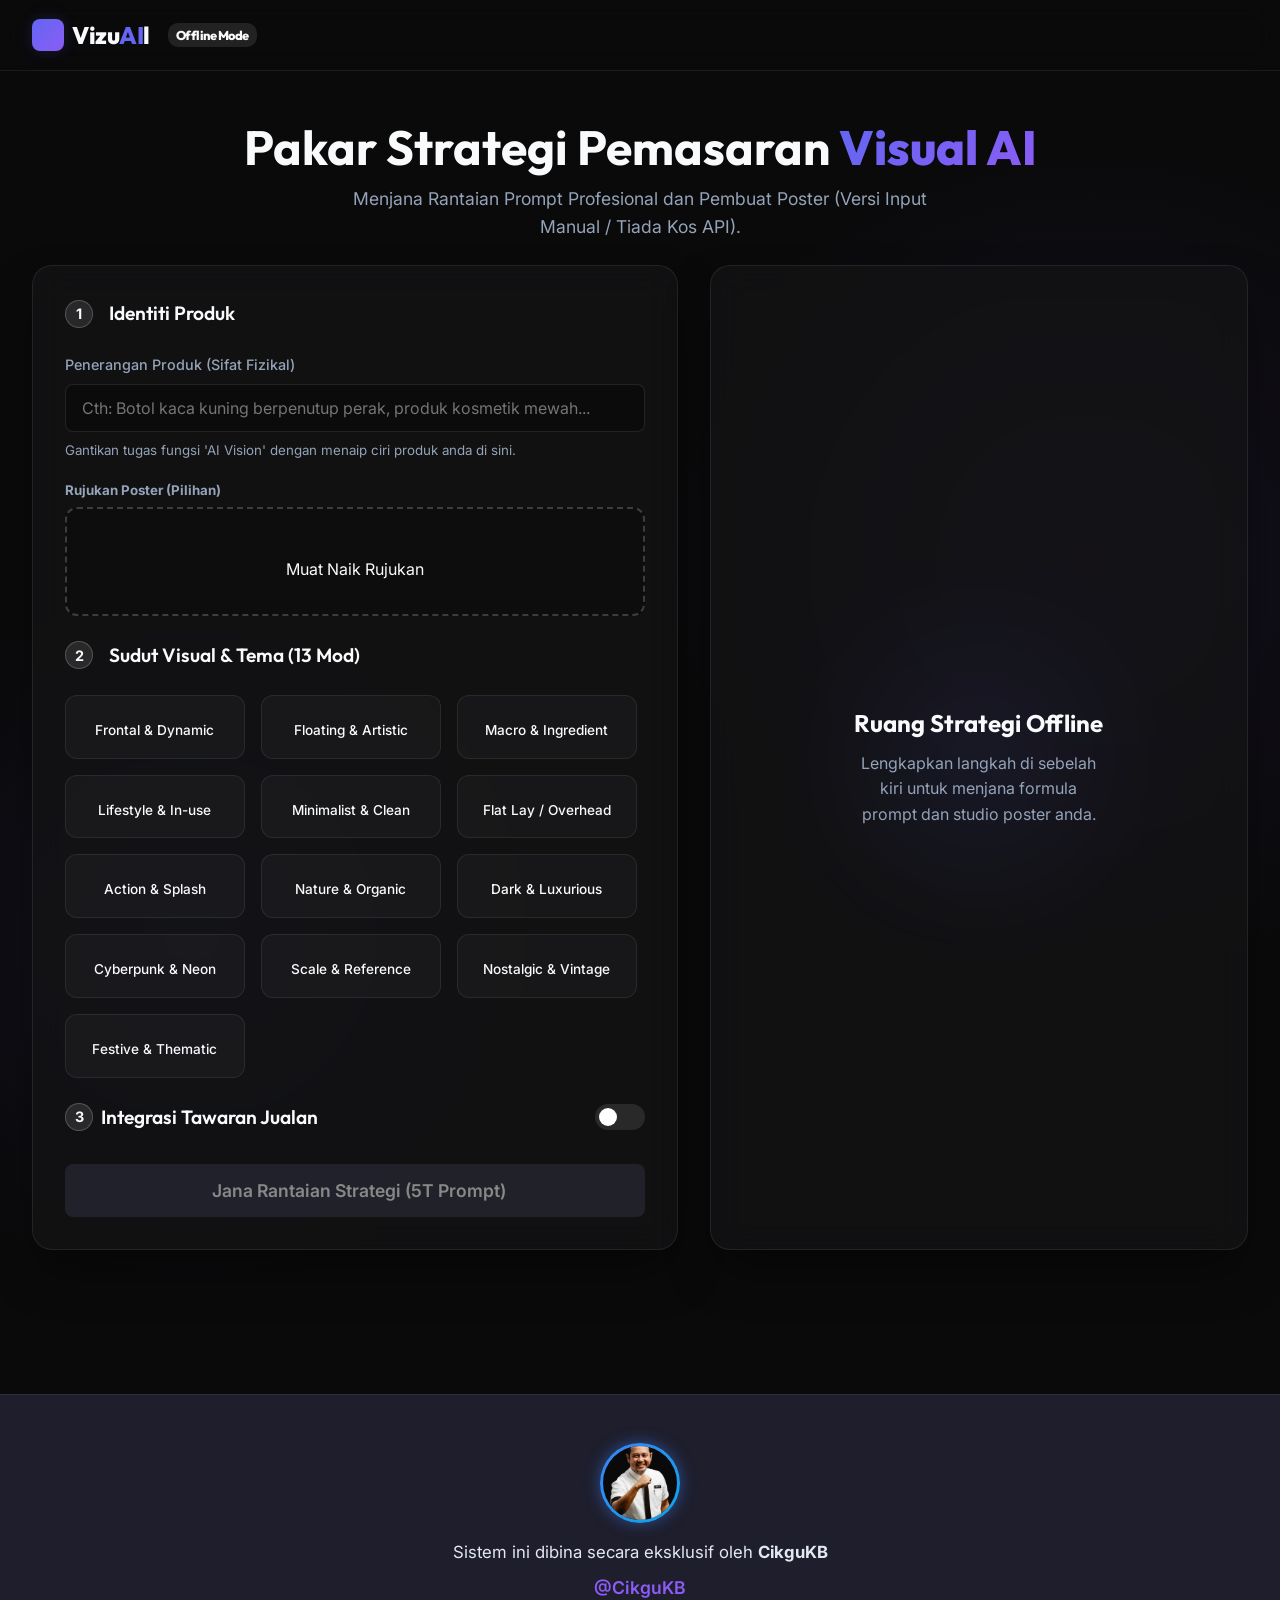
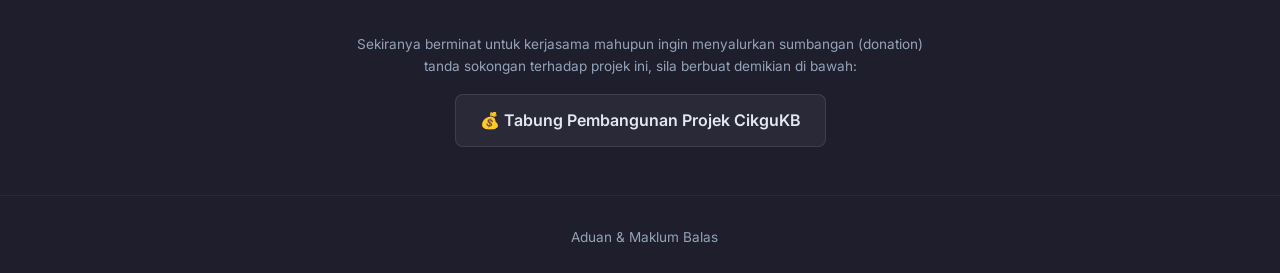
==== index.html @ c8c4aa54 "fix: Make offline version the default index.html for GitHub Pages - Renamed index.html -> index-api." ====
<!DOCTYPE html>
<html lang="ms">
<head>
    <meta charset="UTF-8">
    <meta name="viewport" content="width=device-width, initial-scale=1.0">
    <title>AI Visual Strategy | Versi Tanpa API</title>
    
    <!-- Premium Typography -->
    <link rel="preconnect" href="https://fonts.googleapis.com">
    <link rel="preconnect" href="https://fonts.gstatic.com" crossorigin>
    <link href="https://fonts.googleapis.com/css2?family=Inter:wght@300;400;500;600;700&family=Outfit:wght@400;600;800&display=swap" rel="stylesheet">
    
    <!-- Icons -->
    <link href="https://cdn.jsdelivr.net/npm/remixicon@3.5.0/fonts/remixicon.css" rel="stylesheet">
    
    <link rel="stylesheet" href="style.css">
</head>
<body>
    
    <header class="navbar frosted">
        <div class="logo">
            <div class="cube"><i class="ri-box-3-fill"></i></div>
            <span>Vizu<span class="highlight">AI</span>l</span>
            <span style="font-size: 0.8rem; background:rgba(255,255,255,0.1); padding:2px 8px; border-radius:10px; margin-left: 10px;">Offline Mode</span>
        </div>
    </header>

    <main class="container">
        <!-- Hero Section -->
        <section class="hero text-center pt-5 pb-4">
            <h1 class="main-title mb-2">Pakar Strategi Pemasaran <span class="highlight-text">Visual AI</span></h1>
            <p class="subtitle mb-4">Menjana Rantaian Prompt Profesional dan Pembuat Poster (Versi Input Manual / Tiada Kos API).</p>
        </section>

        <div class="grid-layout">
            <!-- Left Panel: Inputs -->
            <div class="panel glass left-panel">
                
                <!-- STEP 1: Product Input (Manual) -->
                <div class="step-card">
                    <div class="step-header">
                        <span class="step-num">1</span>
                        <h2>Identiti Produk</h2>
                    </div>
                    
                    <div class="input-group mb-3">
                        <label for="product-desc">Penerangan Produk (Sifat Fizikal)</label>
                        <input type="text" id="product-desc" placeholder="Cth: Botol kaca kuning berpenutup perak, produk kosmetik mewah...">
                        <small class="text-muted">Gantikan tugas fungsi 'AI Vision' dengan menaip ciri produk anda di sini.</small>
                    </div>

                    <p><strong><small class="text-muted">Rujukan Poster (Pilihan)</small></strong></p>
                    <div class="upload-area mt-1" id="upload-area">
                        <input type="file" id="product-input" accept="image/*" class="hidden-input">
                        
                        <div class="upload-content" id="upload-prompt">
                            <i class="ri-upload-cloud-2-line large-icon"></i>
                            <p>Muat Naik Rujukan</p>
                        </div>
                        
                        <div class="image-preview" id="preview-container" style="display: none;">
                            <img id="image-preview" src="" alt="Preview">
                            <button id="remove-image" class="icon-btn absolute-tr"><i class="ri-delete-bin-line"></i></button>
                        </div>
                    </div>
                </div>

                <!-- STEP 2: Angles -->
                <div class="step-card mt-4">
                    <div class="step-header">
                        <span class="step-num">2</span>
                        <h2>Sudut Visual & Tema (13 Mod)</h2>
                    </div>
                    <!-- Cards injected by JS -->
                    <div class="grid-cards" id="angles-grid"></div>
                </div>

                <!-- STEP 3: Offer Engine -->
                <div class="step-card mt-4">
                    <div class="step-header flex-between">
                        <div class="flex-align">
                            <span class="step-num">3</span>
                            <h2>Integrasi Tawaran Jualan</h2>
                        </div>
                        <label class="toggle-switch">
                            <input type="checkbox" id="offer-toggle">
                            <span class="slider round"></span>
                        </label>
                    </div>
                    
                    <div id="offer-section" class="collapsible hidden mt-3">
                        <p class="description mb-3">Sistem merangka <strong>Negative Space</strong> pada kanvas dan menghasilkan rekaan grafik tawaran.</p>
                        
                        <div class="input-group mb-3">
                            <label for="offer-category">Kategori Promosi</label>
                            <select id="offer-category" class="custom-select">
                                <option value="urgency">Urgency & Scarcity (Terhad)</option>
                                <option value="volume">Volume & Bundling (Beli Banyak)</option>
                                <option value="value">Value Addition (Nilai Tambah)</option>
                                <option value="friction">Friction Reduction (Bantu Pembelian)</option>
                            </select>
                        </div>

                        <div class="input-group" id="offer-list-container">
                            <label for="offer-type">Jenis Tawaran</label>
                            <select id="offer-type" class="custom-select">
                                <!-- Populated by JS -->
                            </select>
                        </div>
                    </div>
                </div>

                <!-- Generate Action -->
                <div class="action-bar mt-5">
                    <button id="generate-btn" class="btn primary-btn full-width mega-btn" disabled>
                        <i class="ri-magic-line"></i> Jana Rantaian Strategi (5T Prompt)
                    </button>
                </div>

            </div>

            <!-- Right Panel: Results & Composer -->
            <div class="panel glass right-panel">
                <div class="result-placeholder" id="empty-state">
                    <div class="glow-orb"></div>
                    <i class="ri-sparkling-fill huge-icon"></i>
                    <h3>Ruang Strategi Offline</h3>
                    <p>Lengkapkan langkah di sebelah kiri untuk menjana formula prompt dan studio poster anda.</p>
                </div>

                <!-- Results State -->
                <div id="result-state" class="hidden">
                    
                    <div class="result-card" id="prompt-result">
                        <div class="card-header flex-between">
                            <h3 style="font-family: 'Outfit', sans-serif;"><i class="ri-terminal-window-fill highlight-text"></i> Prompt Pemasaran Pintar (5T)</h3>
                            <button id="copy-btn" class="icon-btn tooltip"><i class="ri-clipboard-line"></i><span class="tooltiptext">Salin Prompt</span></button>
                        </div>
                        <div class="card-body">
                            <textarea id="output-prompt" class="code-textarea" rows="18" readonly></textarea>
                            <p class="helper-text mt-2"><i class="ri-information-line"></i> Salin dan tampal di Midjourney, DALL-E 3 atau Adobe Firefly. Ruangan ciri telah dimasukkan berdasarkan input rekaan mekanikal anda.</p>
                        </div>
                    </div>

                    <!-- Poster Composer (Appears only if Offer is ON) -->
                    <div class="result-card mt-4 hidden" id="poster-composer">
                        <div class="card-header">
                            <h3 style="font-family: 'Outfit', sans-serif;"><i class="ri-brush-3-fill highlight-text"></i> Editor Poster Overlay</h3>
                            <p class="section-desc mt-1">Muat naik gambar yang dijana AI tadi, dan kami tampalkan kempen ini.</p>
                        </div>
                        <div class="card-body">
                            <div class="upload-area composer-upload" id="composer-upload">
                                <input type="file" id="ai-image-input" accept="image/*" class="hidden-input">
                                <span><i class="ri-image-add-line"></i> Masukkan Gambar AI Siap (.png / .jpg)</span>
                            </div>
                            
                            <!-- Drawing Canvas -->
                            <div class="canvas-container mt-3 hidden" id="canvas-wrapper">
                                <canvas id="poster-canvas"></canvas>
                                <button id="download-btn" class="btn success-btn full-width mt-3"><i class="ri-download-cloud-2-line"></i> Muat Turun Poster Jualan</button>
                            </div>
                        </div>
                    </div>

                    <!-- Tips Section -->
                    <div class="tips-container mt-4">
                        <!-- Tip 1: Upscale -->
                        <div class="tip-card">
                            <div class="tip-header">
                                <i class="ri-lightbulb-flash-fill"></i> Tips: Tingkatkan Resolusi Gambar
                            </div>
                            <div class="tip-body">
                                Jika ingin memastikan gambar anda senang dicam oleh AI, ini adalah laman web yang mana anda boleh
                                increasekan resolusi gambar asal anda. Kemudian, barulah anda letakkan ke dalam mana-mana LLM untuk
                                dijanakan bersama dengan prompt yang sudah dijana supaya menjadikan hasil anda itu lebih sharp lagi.
                                <br><br>
                                <a href="https://www.iloveimg.com/upscale-image" target="_blank" class="tip-link">https://www.iloveimg.com/upscale-image</a>
                            </div>
                        </div>

                        <!-- Tip 2: Watermark Remover -->
                        <div class="tip-card">
                            <div class="tip-header">
                                <i class="ri-lightbulb-flash-fill"></i> Tips: Gemini Watermark Remover
                            </div>
                            <div class="tip-body">
                                Jika anda ingin membuang watermark, berikut adalah alat-alat yang boleh anda gunakan di bawah:
                                <ol>
                                    <li><a href="https://gemwatermarkremover.com" target="_blank" class="tip-link">gemwatermarkremover.com</a></li>
                                    <li><a href="https://sora2dl.com/gemini-removal" target="_blank" class="tip-link">sora2dl.com/gemini-removal</a></li>
                                </ol>
                            </div>
                        </div>
                    </div>

                </div>
            </div>
        </div>
    </main>

    <!-- Footer -->
    <footer class="site-footer">
        <div class="footer-content">
            <div class="avatar-container">
                <img src="cikgukb-avatar.png" alt="CikguKB">
            </div>
            <p class="footer-text">Sistem ini dibina secara eksklusif oleh <strong>CikguKB</strong></p>
            <a href="https://cikgukb.my/" target="_blank" class="footer-link">@CikguKB</a>
            
            <p class="footer-subtext mt-2">Sekiranya berminat untuk kerjasama mahupun ingin menyalurkan sumbangan (donation)</p>
            <p class="footer-subtext">tanda sokongan terhadap projek ini, sila berbuat demikian di bawah:</p>
            
            <a href="https://kbbeyondcreativesdnbhd.bcl.my/form/tabung-sokong-agar-cikgukb-terus-berkarya" target="_blank" class="btn donation-btn mt-3">
                💰 Tabung Pembangunan Projek CikguKB
            </a>
        </div>
        <div class="footer-bottom">
            <a href="mailto:support@cikgukb.my" class="feedback-link">
                <i class="ri-mail-send-line"></i> Aduan & Maklum Balas
            </a>
        </div>
    </footer>

    <script src="app-no-api.js"></script>
</body>
</html>
---- style.css ----
@import url('https://fonts.googleapis.com/css2?family=Inter:wght@300;400;500;600;700&family=Outfit:wght@400;600;800&display=swap');

:root {
    --bg-main: #0a0a0b;
    --bg-panel: rgba(20, 20, 22, 0.7);
    --border-glass: rgba(255, 255, 255, 0.08);
    --text-primary: #f8fafc;
    --text-sec: #94a3b8;
    --accent-1: #6366f1;
    --accent-2: #8b5cf6;
    --accent-glow: rgba(99, 102, 241, 0.2);
    --success: #10b981;
    --danger: #ef4444;
}

* {
    box-sizing: border-box;
    margin: 0;
    padding: 0;
}

body {
    background-color: var(--bg-main);
    color: var(--text-primary);
    font-family: 'Inter', sans-serif;
    line-height: 1.6;
    overflow-x: hidden;
    position: relative;
    background-image: radial-gradient(circle at 15% 50%, rgba(99, 102, 241, 0.08) 0%, transparent 25%),
                      radial-gradient(circle at 85% 30%, rgba(139, 92, 246, 0.08) 0%, transparent 25%);
}

/* Typography */
h1, h2, h3, .logo {
    font-family: 'Outfit', sans-serif;
}

.highlight {
    color: var(--accent-1);
}

.highlight-text {
    background: linear-gradient(135deg, var(--accent-1), var(--accent-2));
    background-clip: text;
    -webkit-background-clip: text;
    -webkit-text-fill-color: transparent;
    font-weight: 800;
}

.text-muted {
    color: var(--text-sec);
}

/* Layout */
.container {
    max-width: 1400px;
    margin: 0 auto;
    padding: 0 2rem;
}

.mt-1 { margin-top: 0.25rem; }
.mt-2 { margin-top: 0.5rem; }
.mt-3 { margin-top: 1rem; }
.mt-4 { margin-top: 1.5rem; }
.mt-5 { margin-top: 2rem; }
.mb-2 { margin-bottom: 0.5rem; }
.mb-3 { margin-bottom: 1rem; }
.mb-4 { margin-bottom: 1.5rem; }
.pt-5 { padding-top: 3rem; }
.pb-4 { padding-bottom: 1.5rem; }

.text-center { text-align: center; }
.flex-between { display: flex; justify-content: space-between; align-items: center; }
.flex-align { display: flex; align-items: center; gap: 0.5rem; }
.absolute-tr { position: absolute; top: 10px; right: 10px; }

/* Navbar */
.navbar {
    display: flex;
    justify-content: space-between;
    align-items: center;
    padding: 1rem 2rem;
    position: sticky;
    top: 0;
    z-index: 100;
    border-bottom: 1px solid var(--border-glass);
}

.frosted {
    background: rgba(10, 10, 11, 0.8);
    backdrop-filter: blur(12px);
    -webkit-backdrop-filter: blur(12px);
}

.logo {
    display: flex;
    align-items: center;
    gap: 0.5rem;
    font-size: 1.5rem;
    font-weight: 800;
    letter-spacing: -0.5px;
}

.cube {
    background: linear-gradient(135deg, var(--accent-1), var(--accent-2));
    width: 32px;
    height: 32px;
    display: flex;
    align-items: center;
    justify-content: center;
    border-radius: 8px;
    font-size: 18px;
    box-shadow: 0 0 15px var(--accent-glow);
}

/* Hero */
.main-title {
    font-size: 3rem;
    line-height: 1.2;
}

.subtitle {
    color: var(--text-sec);
    font-size: 1.1rem;
    max-width: 600px;
    margin: 0 auto;
}

/* Main Grid */
.grid-layout {
    display: grid;
    grid-template-columns: 1.2fr 1fr;
    gap: 2rem;
    padding-bottom: 4rem;
}

@media (max-width: 992px) {
    .grid-layout {
        grid-template-columns: 1fr;
    }
}

/* Panels */
.glass {
    background: var(--bg-panel);
    border: 1px solid var(--border-glass);
    border-radius: 20px;
    backdrop-filter: blur(16px);
    -webkit-backdrop-filter: blur(16px);
}

.panel {
    padding: 2rem;
    box-shadow: 0 25px 50px -12px rgba(0, 0, 0, 0.5);
}

/* Steps */
.step-header {
    display: flex;
    align-items: center;
    gap: 1rem;
    margin-bottom: 1.5rem;
}

.step-num {
    background: rgba(255, 255, 255, 0.1);
    color: var(--text-primary);
    width: 28px;
    height: 28px;
    border-radius: 50%;
    display: flex;
    align-items: center;
    justify-content: center;
    font-weight: 700;
    font-size: 0.9rem;
    border: 1px solid rgba(255,255,255,0.2);
}

.step-header h2 {
    font-size: 1.2rem;
    font-weight: 600;
}

/* Upload Area */
.upload-area {
    border: 2px dashed rgba(255, 255, 255, 0.2);
    border-radius: 12px;
    padding: 2rem;
    text-align: center;
    transition: all 0.3s ease;
    position: relative;
    cursor: pointer;
    background: rgba(0,0,0,0.2);
}

.upload-area:hover, .upload-area.dragover {
    border-color: var(--accent-1);
    background: rgba(99, 102, 241, 0.05);
}

.large-icon {
    font-size: 3rem;
    color: var(--accent-1);
    margin-bottom: 1rem;
    display: block;
}

.image-preview {
    position: relative;
    width: 100%;
    border-radius: 8px;
}

.image-preview img {
    width: 100%;
    max-height: 250px;
    object-fit: cover;
    border-radius: 8px;
}

/* Grid Cards (Angles) */
.grid-cards {
    display: grid;
    grid-template-columns: repeat(auto-fill, minmax(140px, 1fr));
    gap: 1rem;
    max-height: 400px;
    overflow-y: auto;
    padding-right: 0.5rem;
}

.grid-cards::-webkit-scrollbar {
    width: 6px;
}
.grid-cards::-webkit-scrollbar-thumb {
    background: rgba(255,255,255,0.2);
    border-radius: 10px;
}

.angle-card {
    background: rgba(255, 255, 255, 0.03);
    border: 1px solid rgba(255,255,255,0.08);
    border-radius: 12px;
    padding: 1rem;
    cursor: pointer;
    transition: all 0.2s ease;
    display: flex;
    flex-direction: column;
    align-items: center;
    text-align: center;
    gap: 0.5rem;
}

.angle-card:hover {
    background: rgba(255, 255, 255, 0.08);
    transform: translateY(-2px);
}

.angle-card.active {
    border-color: var(--accent-1);
    background: rgba(99, 102, 241, 0.1);
    box-shadow: 0 0 15px rgba(99, 102, 241, 0.2);
}

.angle-icon {
    font-size: 1.8rem;
    color: var(--text-sec);
    transition: color 0.2s ease;
}

.angle-card.active .angle-icon {
    color: var(--accent-1);
}

.angle-name {
    font-size: 0.85rem;
    font-weight: 500;
}

/* Forms & Inputs */
.input-group {
    display: flex;
    flex-direction: column;
    gap: 0.5rem;
}

label {
    font-size: 0.9rem;
    font-weight: 500;
    color: var(--text-sec);
}

input[type="text"], input[type="password"], textarea, .custom-select {
    background: rgba(0, 0, 0, 0.3);
    border: 1px solid rgba(255, 255, 255, 0.1);
    color: var(--text-primary);
    padding: 0.8rem 1rem;
    border-radius: 8px;
    font-family: inherit;
    font-size: 1rem;
    transition: border-color 0.2s;
    width: 100%;
}

input:focus, textarea:focus, .custom-select:focus {
    outline: none;
    border-color: var(--accent-1);
    box-shadow: 0 0 0 3px rgba(99, 102, 241, 0.1);
}

.custom-select {
    appearance: none;
    background-image: url("data:image/svg+xml;charset=US-ASCII,%3Csvg%20xmlns%3D%22http%3A%2F%2Fwww.w3.org%2F2000%2Fsvg%22%20width%3D%22292.4%22%20height%3D%22292.4%22%3E%3Cpath%20fill%3D%22%2394a3b8%22%20d%3D%22M287%2069.4a17.6%2017.6%200%200%200-13-5.4H18.4c-5%200-9.3%201.8-12.9%205.4A17.6%2017.6%200%200%200%200%2082.2c0%205%201.8%209.3%205.4%2012.9l128%20127.9c3.6%203.6%207.8%205.4%2012.8%205.4s9.2-1.8%2012.8-5.4L287%2095c3.5-3.5%205.4-7.8%205.4-12.8%200-5-1.9-9.2-5.5-12.8z%22%2F%3E%3C%2Fsvg%3E");
    background-repeat: no-repeat;
    background-position: right 1rem top 50%;
    background-size: 0.65rem auto;
}

.custom-select option {
    background: var(--bg-main);
    color: var(--text-primary);
}

/* Buttons */
.btn {
    padding: 0.8rem 1.5rem;
    border-radius: 8px;
    border: none;
    font-family: inherit;
    font-size: 1rem;
    font-weight: 600;
    cursor: pointer;
    transition: all 0.2s ease;
    display: inline-flex;
    align-items: center;
    justify-content: center;
    gap: 0.5rem;
}

.primary-btn {
    background: linear-gradient(135deg, var(--accent-1), var(--accent-2));
    color: white;
    box-shadow: 0 4px 15px rgba(99, 102, 241, 0.3);
}

.primary-btn:hover:not(:disabled) {
    transform: translateY(-2px);
    box-shadow: 0 6px 20px rgba(99, 102, 241, 0.4);
}

.primary-btn:disabled {
    opacity: 0.5;
    cursor: not-allowed;
    background: #334;
    box-shadow: none;
}

.outline-btn {
    background: transparent;
    border: 1px solid rgba(255, 255, 255, 0.2);
    color: var(--text-primary);
}

.outline-btn:hover {
    background: rgba(255, 255, 255, 0.05);
}

.success-btn {
    background: var(--success);
    color: #fff;
}
.success-btn:hover {
    background: #0ea5e9; /* or darker green */
}

.icon-btn {
    background: rgba(255, 255, 255, 0.1);
    color: var(--text-primary);
    border: none;
    width: 36px;
    height: 36px;
    border-radius: 8px;
    display: flex;
    align-items: center;
    justify-content: center;
    cursor: pointer;
    transition: background 0.2s;
}

.icon-btn:hover {
    background: rgba(255, 255, 255, 0.2);
}

.full-width {
    width: 100%;
}

.mega-btn {
    padding: 1rem;
    font-size: 1.1rem;
}

/* Toggle Switch */
.toggle-switch {
    position: relative;
    display: inline-block;
    width: 50px;
    height: 26px;
}

.toggle-switch input {
    opacity: 0;
    width: 0;
    height: 0;
}

.slider {
    position: absolute;
    cursor: pointer;
    top: 0; left: 0; right: 0; bottom: 0;
    background-color: rgba(255,255,255,0.1);
    transition: .4s;
    border-radius: 34px;
}

.slider:before {
    position: absolute;
    content: "";
    height: 18px;
    width: 18px;
    left: 4px;
    bottom: 4px;
    background-color: white;
    transition: .4s;
    border-radius: 50%;
}

input:checked + .slider {
    background-color: var(--accent-1);
}

input:checked + .slider:before {
    transform: translateX(24px);
}

/* Hidden elements */
.hidden { display: none !important; }
.collapsible {
    transition: max-height 0.3s ease-out;
}

/* Results Placeholder */
.result-placeholder {
    height: 100%;
    min-height: 400px;
    display: flex;
    flex-direction: column;
    align-items: center;
    justify-content: center;
    text-align: center;
    position: relative;
}

.glow-orb {
    position: absolute;
    width: 150px;
    height: 150px;
    background: var(--accent-1);
    border-radius: 50%;
    filter: blur(80px);
    opacity: 0.2;
    z-index: 0;
}

.huge-icon {
    font-size: 4rem;
    color: rgba(255,255,255,0.2);
    margin-bottom: 1rem;
    z-index: 1;
}

.result-placeholder h3 {
    font-size: 1.5rem;
    margin-bottom: 0.5rem;
    z-index: 1;
}

.result-placeholder p {
    color: var(--text-sec);
    max-width: 250px;
    z-index: 1;
}

/* Status Loading Card */
.status-card {
    display: flex;
    align-items: center;
    gap: 1rem;
    padding: 1rem;
    background: rgba(99, 102, 241, 0.1);
    border: 1px solid rgba(99, 102, 241, 0.3);
    border-radius: 8px;
    color: var(--accent-1);
    font-weight: 500;
}

.spinner {
    width: 20px;
    height: 20px;
    border: 3px solid rgba(99, 102, 241, 0.3);
    border-radius: 50%;
    border-top-color: var(--accent-1);
    animation: spin 1s ease-in-out infinite;
}

@keyframes spin {
    to { transform: rotate(360deg); }
}

/* Result Cards */
.result-card {
    background: rgba(0,0,0,0.2);
    border: 1px solid rgba(255,255,255,0.05);
    border-radius: 12px;
    overflow: hidden;
}

.card-header {
    background: rgba(255,255,255,0.03);
    padding: 1rem 1.5rem;
    border-bottom: 1px solid rgba(255,255,255,0.05);
}

.card-header h3 {
    font-size: 1.1rem;
}

.section-desc {
    font-size: 0.85rem;
    color: var(--text-sec);
}

.card-body {
    padding: 1.5rem;
}

.code-textarea {
    width: 100%;
    background: #000;
    color: #a78bfa; /* subtle purple text for prompt */
    padding: 1rem;
    border-radius: 8px;
    border: 1px solid var(--border-glass);
    font-family: monospace;
    font-size: 0.95rem;
    line-height: 1.5;
    resize: vertical;
}

.helper-text {
    font-size: 0.85rem;
    color: var(--text-sec);
}

/* Modal */
.modal {
    position: fixed;
    top: 0; left: 0; width: 100%; height: 100%;
    background: rgba(0, 0, 0, 0.6);
    backdrop-filter: blur(5px);
    display: flex;
    align-items: center;
    justify-content: center;
    z-index: 1000;
}

.modal-content {
    width: 90%;
    max-width: 450px;
    padding: 2rem;
}

.modal-header {
    display: flex;
    justify-content: space-between;
    align-items: center;
    margin-bottom: 1rem;
}

/* Poster Canvas Elements */
.canvas-container {
    width: 100%;
    display: flex;
    flex-direction: column;
    align-items: center;
}

canvas {
    max-width: 100%;
    border-radius: 8px;
    box-shadow: 0 4px 15px rgba(0,0,0,0.5);
    background: #000;
}

.composer-upload {
    padding: 1.5rem;
    border: 1px dashed rgba(255,255,255,0.3);
    text-align: center;
    border-radius: 8px;
    cursor: pointer;
    transition: 0.3s;
}

.composer-upload:hover {
    background: rgba(255,255,255,0.05);
}

.hidden-input {
    display: none;
}

/* Tips Cards (Alerts) */
.tip-card {
    background: #f0fdf4;
    border-left: 4px solid var(--success);
    border-radius: 8px;
    padding: 1.5rem;
    margin-bottom: 1rem;
    box-shadow: 0 4px 6px rgba(0, 0, 0, 0.05);
}

.tip-header {
    display: flex;
    align-items: center;
    gap: 0.5rem;
    font-weight: 700;
    color: #065f46;
    font-size: 1.05rem;
    margin-bottom: 0.8rem;
}

.tip-header i {
    color: #eab308; /* Yellow bulb color */
    font-size: 1.2rem;
}

.tip-body {
    font-size: 0.95rem;
    color: #334155;
    line-height: 1.6;
}

.tip-body ol {
    margin-top: 0.5rem;
    margin-left: 1.5rem;
    color: #334155;
}

.tip-link {
    color: #047857;
    text-decoration: underline;
    font-weight: 600;
}

.tip-link:hover {
    color: #065f46;
}

/* Footer Styling */
.site-footer {
    border-top: 1px solid var(--border-glass);
    padding: 3rem 0 1.5rem;
    margin-top: 5rem;
    text-align: center;
    background: #1e1e2d; /* Slightly darker/different purple-ish background for footer */
}

.footer-content {
    display: flex;
    flex-direction: column;
    align-items: center;
    max-width: 600px;
    margin: 0 auto;
}

.avatar-container {
    width: 80px;
    height: 80px;
    border-radius: 50%;
    padding: 3px;
    background: linear-gradient(135deg, #3b82f6, #0ea5e9);
    margin-bottom: 1rem;
    box-shadow: 0 0 15px rgba(59, 130, 246, 0.5);
    display: flex;
    align-items: center;
    justify-content: center;
}

.avatar-container img {
    width: 100%;
    height: 100%;
    border-radius: 50%;
    object-fit: cover;
    background: var(--bg-main);
}

.footer-text {
    font-size: 1.05rem;
    margin-bottom: 0.5rem;
    color: #e2e8f0;
}

.footer-link {
    font-size: 1.1rem;
    text-decoration: none;
    display: inline-block;
    margin-bottom: 1.5rem;
    color: #8b5cf6;
    font-weight: 600;
}

.footer-subtext {
    font-size: 0.85rem;
    color: #94a3b8;
    line-height: 1.6;
}

.donation-btn {
    background: rgba(255, 255, 255, 0.05);
    border: 1px solid rgba(255, 255, 255, 0.1);
    color: #e2e8f0;
    padding: 0.8rem 1.5rem;
    border-radius: 8px;
    font-weight: 600;
    text-decoration: none;
    transition: all 0.3s ease;
    display: inline-flex;
    align-items: center;
    gap: 0.5rem;
}

.donation-btn:hover {
    background: rgba(255, 255, 255, 0.1);
    border-color: rgba(255, 255, 255, 0.2);
    transform: translateY(-2px);
    color: #fff;
}

.footer-bottom {
    margin-top: 3rem;
    padding-top: 1.5rem;
    border-top: 1px solid rgba(255, 255, 255, 0.05);
}

.feedback-link {
    color: #94a3b8;
    font-size: 0.85rem;
    text-decoration: none;
    display: inline-flex;
    align-items: center;
    gap: 0.5rem;
    transition: color 0.2s;
}

.feedback-link:hover {
    color: #f8fafc;
}
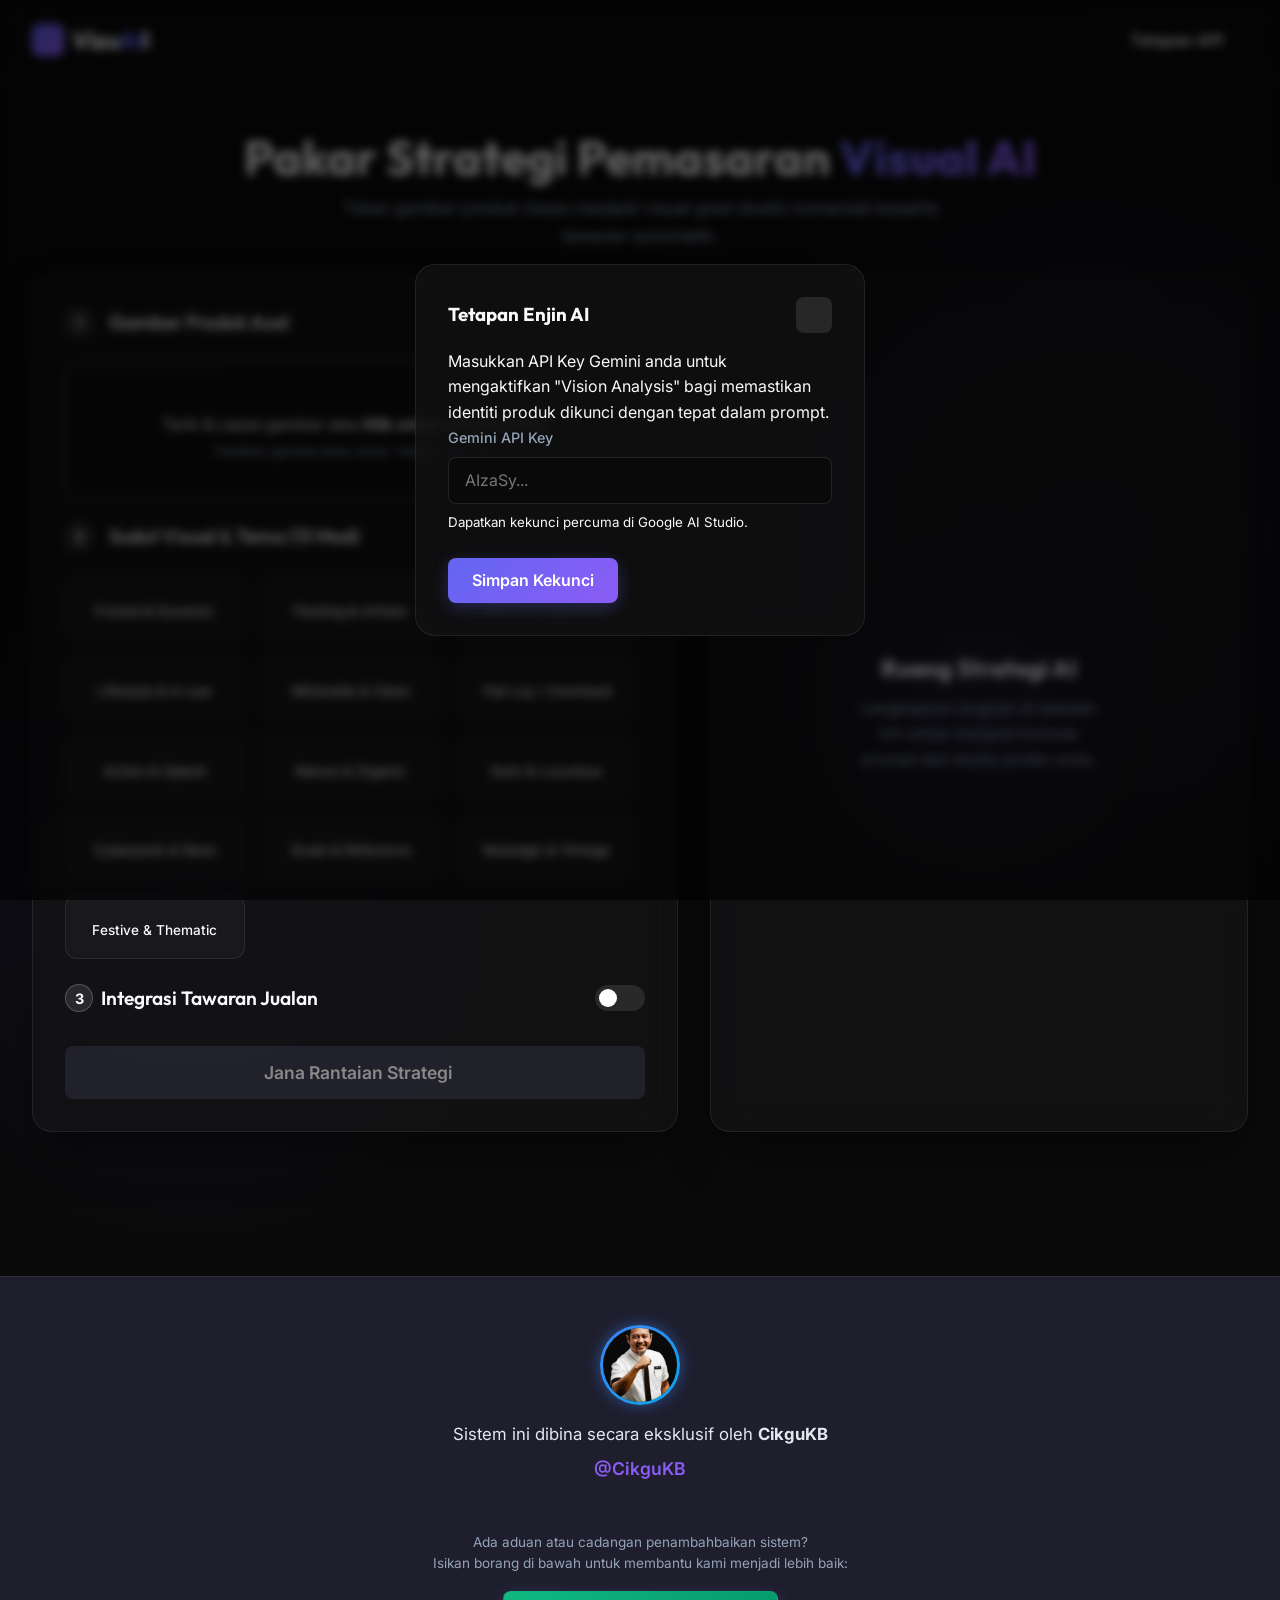
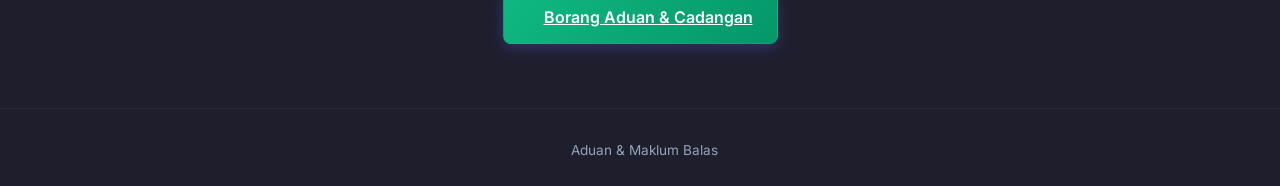
==== commit 7e535859: "Update image paths, remove offline badges, replace donation section with feedback form" ====
--- a/index.html
+++ b/index.html
@@ -3,7 +3,7 @@
 <head>
     <meta charset="UTF-8">
     <meta name="viewport" content="width=device-width, initial-scale=1.0">
-    <title>AI Visual Strategy | Versi Tanpa API</title>
+    <title>AI Visual Strategy | Studio-Grade Simulator</title>
     
     <!-- Premium Typography -->
     <link rel="preconnect" href="https://fonts.googleapis.com">
@@ -17,11 +17,32 @@
 </head>
 <body>
     
+    <!-- Settings Modal -->
+    <div id="settings-modal" class="modal hidden">
+        <div class="modal-content glass">
+            <div class="modal-header">
+                <h3>Tetapan Enjin AI</h3>
+                <button id="close-settings" class="icon-btn"><i class="ri-close-line"></i></button>
+            </div>
+            <div class="modal-body">
+                <p class="description">Masukkan API Key Gemini anda untuk mengaktifkan "Vision Analysis" bagi memastikan identiti produk dikunci dengan tepat dalam prompt.</p>
+                <div class="input-group">
+                    <label for="gemini-key">Gemini API Key</label>
+                    <input type="password" id="gemini-key" placeholder="AIzaSy...">
+                    <small>Dapatkan kekunci percuma di Google AI Studio.</small>
+                </div>
+                <button id="save-settings" class="btn primary-btn mt-4">Simpan Kekunci</button>
+            </div>
+        </div>
+    </div>
+
     <header class="navbar frosted">
         <div class="logo">
             <div class="cube"><i class="ri-box-3-fill"></i></div>
             <span>Vizu<span class="highlight">AI</span>l</span>
-            <span style="font-size: 0.8rem; background:rgba(255,255,255,0.1); padding:2px 8px; border-radius:10px; margin-left: 10px;">Offline Mode</span>
+        </div>
+        <div class="nav-actions">
+            <button id="open-settings" class="btn outline-btn"><i class="ri-settings-4-line"></i> Tetapan API</button>
         </div>
     </header>
 
@@ -29,33 +50,26 @@
         <!-- Hero Section -->
         <section class="hero text-center pt-5 pb-4">
             <h1 class="main-title mb-2">Pakar Strategi Pemasaran <span class="highlight-text">Visual AI</span></h1>
-            <p class="subtitle mb-4">Menjana Rantaian Prompt Profesional dan Pembuat Poster (Versi Input Manual / Tiada Kos API).</p>
+            <p class="subtitle mb-4">Tukar gambar produk biasa menjadi visual gred studio komersial beserta tawaran automatik.</p>
         </section>
 
         <div class="grid-layout">
             <!-- Left Panel: Inputs -->
             <div class="panel glass left-panel">
                 
-                <!-- STEP 1: Product Input (Manual) -->
+                <!-- STEP 1: Upload Product -->
                 <div class="step-card">
                     <div class="step-header">
                         <span class="step-num">1</span>
-                        <h2>Identiti Produk</h2>
-                    </div>
-                    
-                    <div class="input-group mb-3">
-                        <label for="product-desc">Penerangan Produk (Sifat Fizikal)</label>
-                        <input type="text" id="product-desc" placeholder="Cth: Botol kaca kuning berpenutup perak, produk kosmetik mewah...">
-                        <small class="text-muted">Gantikan tugas fungsi 'AI Vision' dengan menaip ciri produk anda di sini.</small>
-                    </div>
-
-                    <p><strong><small class="text-muted">Rujukan Poster (Pilihan)</small></strong></p>
-                    <div class="upload-area mt-1" id="upload-area">
+                        <h2>Gambar Produk Asal</h2>
+                    </div>
+                    <div class="upload-area" id="upload-area">
                         <input type="file" id="product-input" accept="image/*" class="hidden-input">
                         
                         <div class="upload-content" id="upload-prompt">
                             <i class="ri-upload-cloud-2-line large-icon"></i>
-                            <p>Muat Naik Rujukan</p>
+                            <p>Tarik & Lepas gambar atau <strong>Klik untuk semak imbas</strong></p>
+                            <small class="text-muted">Pastikan gambar jelas untuk 'Visual Lock' AI.</small>
                         </div>
                         
                         <div class="image-preview" id="preview-container" style="display: none;">
@@ -113,7 +127,7 @@
                 <!-- Generate Action -->
                 <div class="action-bar mt-5">
                     <button id="generate-btn" class="btn primary-btn full-width mega-btn" disabled>
-                        <i class="ri-magic-line"></i> Jana Rantaian Strategi (5T Prompt)
+                        <i class="ri-magic-line"></i> Jana Rantaian Strategi
                     </button>
                 </div>
 
@@ -124,13 +138,18 @@
                 <div class="result-placeholder" id="empty-state">
                     <div class="glow-orb"></div>
                     <i class="ri-sparkling-fill huge-icon"></i>
-                    <h3>Ruang Strategi Offline</h3>
+                    <h3>Ruang Strategi AI</h3>
                     <p>Lengkapkan langkah di sebelah kiri untuk menjana formula prompt dan studio poster anda.</p>
                 </div>
 
                 <!-- Results State -->
                 <div id="result-state" class="hidden">
                     
+                    <div class="status-card analyzer-status mb-4 hidden" id="ai-loading">
+                        <div class="spinner"></div>
+                        <span>Menganalisis profil produk dengan Gemini Vision...</span>
+                    </div>
+
                     <div class="result-card" id="prompt-result">
                         <div class="card-header flex-between">
                             <h3 style="font-family: 'Outfit', sans-serif;"><i class="ri-terminal-window-fill highlight-text"></i> Prompt Pemasaran Pintar (5T)</h3>
@@ -138,7 +157,7 @@
                         </div>
                         <div class="card-body">
                             <textarea id="output-prompt" class="code-textarea" rows="18" readonly></textarea>
-                            <p class="helper-text mt-2"><i class="ri-information-line"></i> Salin dan tampal di Midjourney, DALL-E 3 atau Adobe Firefly. Ruangan ciri telah dimasukkan berdasarkan input rekaan mekanikal anda.</p>
+                            <p class="helper-text mt-2"><i class="ri-information-line"></i> Salin dan tampal di Midjourney, DALL-E 3 atau Adobe Firefly. Sistem telah mengunci rupa produk asal anda.</p>
                         </div>
                     </div>
 
@@ -207,11 +226,11 @@
             <p class="footer-text">Sistem ini dibina secara eksklusif oleh <strong>CikguKB</strong></p>
             <a href="https://cikgukb.my/" target="_blank" class="footer-link">@CikguKB</a>
             
-            <p class="footer-subtext mt-2">Sekiranya berminat untuk kerjasama mahupun ingin menyalurkan sumbangan (donation)</p>
-            <p class="footer-subtext">tanda sokongan terhadap projek ini, sila berbuat demikian di bawah:</p>
+            <p class="footer-subtext mt-4">Ada aduan atau cadangan penambahbaikan sistem?</p>
+            <p class="footer-subtext">Isikan borang di bawah untuk membantu kami menjadi lebih baik:</p>
             
-            <a href="https://kbbeyondcreativesdnbhd.bcl.my/form/tabung-sokong-agar-cikgukb-terus-berkarya" target="_blank" class="btn donation-btn mt-3">
-                💰 Tabung Pembangunan Projek CikguKB
+            <a href="#" target="_blank" class="btn primary-btn mt-3" style="display: inline-flex; max-width: 300px; margin: 16px auto; align-items: center; justify-content: center; background: linear-gradient(135deg, #10b981, #059669); color: #fff; border: 1px solid rgba(16, 185, 129, 0.3);">
+                <i class="ri-feedback-line" style="margin-right: 8px;"></i> Borang Aduan & Cadangan
             </a>
         </div>
         <div class="footer-bottom">
@@ -221,6 +240,6 @@
         </div>
     </footer>
 
-    <script src="app-no-api.js"></script>
+    <script src="app.js"></script>
 </body>
 </html>
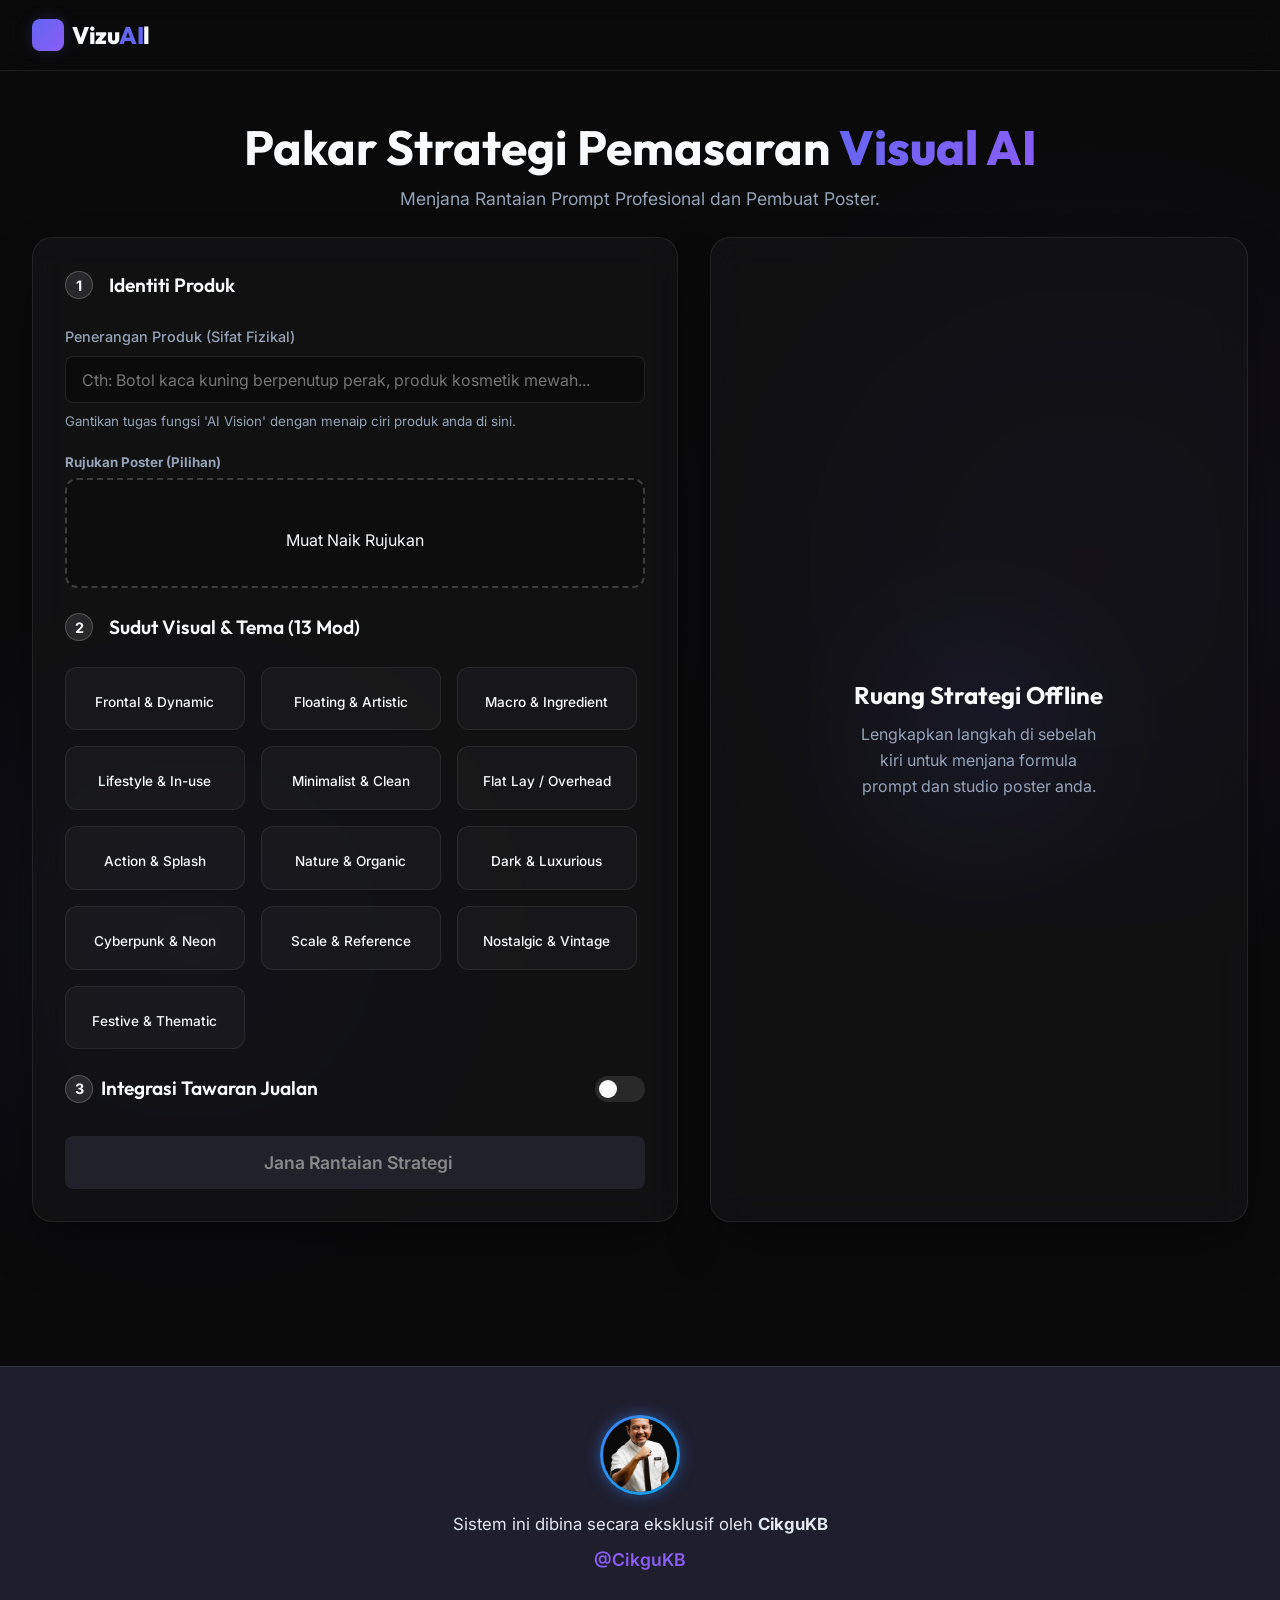
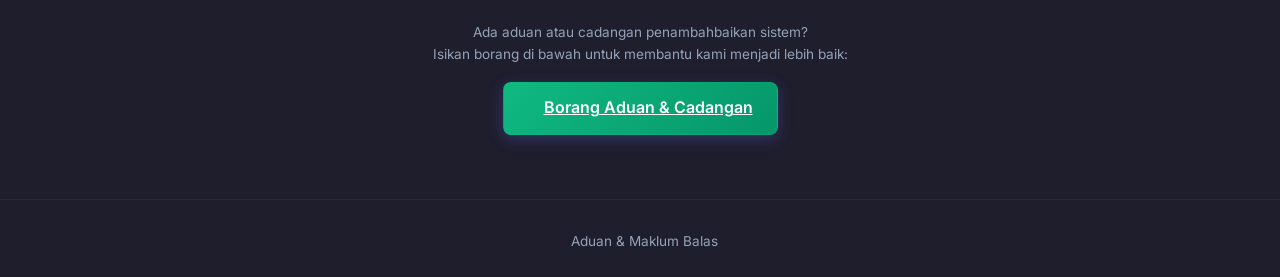
==== commit 591c9ee6: "Update UI elements in no-api branch" ====
--- a/index.html
+++ b/index.html
@@ -3,7 +3,7 @@
 <head>
     <meta charset="UTF-8">
     <meta name="viewport" content="width=device-width, initial-scale=1.0">
-    <title>AI Visual Strategy | Studio-Grade Simulator</title>
+    <title>AI Visual Strategy | Versi Tanpa API</title>
     
     <!-- Premium Typography -->
     <link rel="preconnect" href="https://fonts.googleapis.com">
@@ -17,59 +17,44 @@
 </head>
 <body>
     
-    <!-- Settings Modal -->
-    <div id="settings-modal" class="modal hidden">
-        <div class="modal-content glass">
-            <div class="modal-header">
-                <h3>Tetapan Enjin AI</h3>
-                <button id="close-settings" class="icon-btn"><i class="ri-close-line"></i></button>
-            </div>
-            <div class="modal-body">
-                <p class="description">Masukkan API Key Gemini anda untuk mengaktifkan "Vision Analysis" bagi memastikan identiti produk dikunci dengan tepat dalam prompt.</p>
-                <div class="input-group">
-                    <label for="gemini-key">Gemini API Key</label>
-                    <input type="password" id="gemini-key" placeholder="AIzaSy...">
-                    <small>Dapatkan kekunci percuma di Google AI Studio.</small>
-                </div>
-                <button id="save-settings" class="btn primary-btn mt-4">Simpan Kekunci</button>
-            </div>
-        </div>
-    </div>
-
     <header class="navbar frosted">
         <div class="logo">
             <div class="cube"><i class="ri-box-3-fill"></i></div>
             <span>Vizu<span class="highlight">AI</span>l</span>
         </div>
-        <div class="nav-actions">
-            <button id="open-settings" class="btn outline-btn"><i class="ri-settings-4-line"></i> Tetapan API</button>
-        </div>
     </header>
 
     <main class="container">
         <!-- Hero Section -->
         <section class="hero text-center pt-5 pb-4">
             <h1 class="main-title mb-2">Pakar Strategi Pemasaran <span class="highlight-text">Visual AI</span></h1>
-            <p class="subtitle mb-4">Tukar gambar produk biasa menjadi visual gred studio komersial beserta tawaran automatik.</p>
+            <p class="subtitle mb-4">Menjana Rantaian Prompt Profesional dan Pembuat Poster.</p>
         </section>
 
         <div class="grid-layout">
             <!-- Left Panel: Inputs -->
             <div class="panel glass left-panel">
                 
-                <!-- STEP 1: Upload Product -->
+                <!-- STEP 1: Product Input (Manual) -->
                 <div class="step-card">
                     <div class="step-header">
                         <span class="step-num">1</span>
-                        <h2>Gambar Produk Asal</h2>
-                    </div>
-                    <div class="upload-area" id="upload-area">
+                        <h2>Identiti Produk</h2>
+                    </div>
+                    
+                    <div class="input-group mb-3">
+                        <label for="product-desc">Penerangan Produk (Sifat Fizikal)</label>
+                        <input type="text" id="product-desc" placeholder="Cth: Botol kaca kuning berpenutup perak, produk kosmetik mewah...">
+                        <small class="text-muted">Gantikan tugas fungsi 'AI Vision' dengan menaip ciri produk anda di sini.</small>
+                    </div>
+
+                    <p><strong><small class="text-muted">Rujukan Poster (Pilihan)</small></strong></p>
+                    <div class="upload-area mt-1" id="upload-area">
                         <input type="file" id="product-input" accept="image/*" class="hidden-input">
                         
                         <div class="upload-content" id="upload-prompt">
                             <i class="ri-upload-cloud-2-line large-icon"></i>
-                            <p>Tarik & Lepas gambar atau <strong>Klik untuk semak imbas</strong></p>
-                            <small class="text-muted">Pastikan gambar jelas untuk 'Visual Lock' AI.</small>
+                            <p>Muat Naik Rujukan</p>
                         </div>
                         
                         <div class="image-preview" id="preview-container" style="display: none;">
@@ -138,18 +123,13 @@
                 <div class="result-placeholder" id="empty-state">
                     <div class="glow-orb"></div>
                     <i class="ri-sparkling-fill huge-icon"></i>
-                    <h3>Ruang Strategi AI</h3>
+                    <h3>Ruang Strategi Offline</h3>
                     <p>Lengkapkan langkah di sebelah kiri untuk menjana formula prompt dan studio poster anda.</p>
                 </div>
 
                 <!-- Results State -->
                 <div id="result-state" class="hidden">
                     
-                    <div class="status-card analyzer-status mb-4 hidden" id="ai-loading">
-                        <div class="spinner"></div>
-                        <span>Menganalisis profil produk dengan Gemini Vision...</span>
-                    </div>
-
                     <div class="result-card" id="prompt-result">
                         <div class="card-header flex-between">
                             <h3 style="font-family: 'Outfit', sans-serif;"><i class="ri-terminal-window-fill highlight-text"></i> Prompt Pemasaran Pintar (5T)</h3>
@@ -157,7 +137,7 @@
                         </div>
                         <div class="card-body">
                             <textarea id="output-prompt" class="code-textarea" rows="18" readonly></textarea>
-                            <p class="helper-text mt-2"><i class="ri-information-line"></i> Salin dan tampal di Midjourney, DALL-E 3 atau Adobe Firefly. Sistem telah mengunci rupa produk asal anda.</p>
+                            <p class="helper-text mt-2"><i class="ri-information-line"></i> Salin dan tampal di Midjourney, DALL-E 3 atau Adobe Firefly. Ruangan ciri telah dimasukkan berdasarkan input rekaan mekanikal anda.</p>
                         </div>
                     </div>
 
@@ -240,6 +220,6 @@
         </div>
     </footer>
 
-    <script src="app.js"></script>
+    <script src="app-no-api.js"></script>
 </body>
 </html>
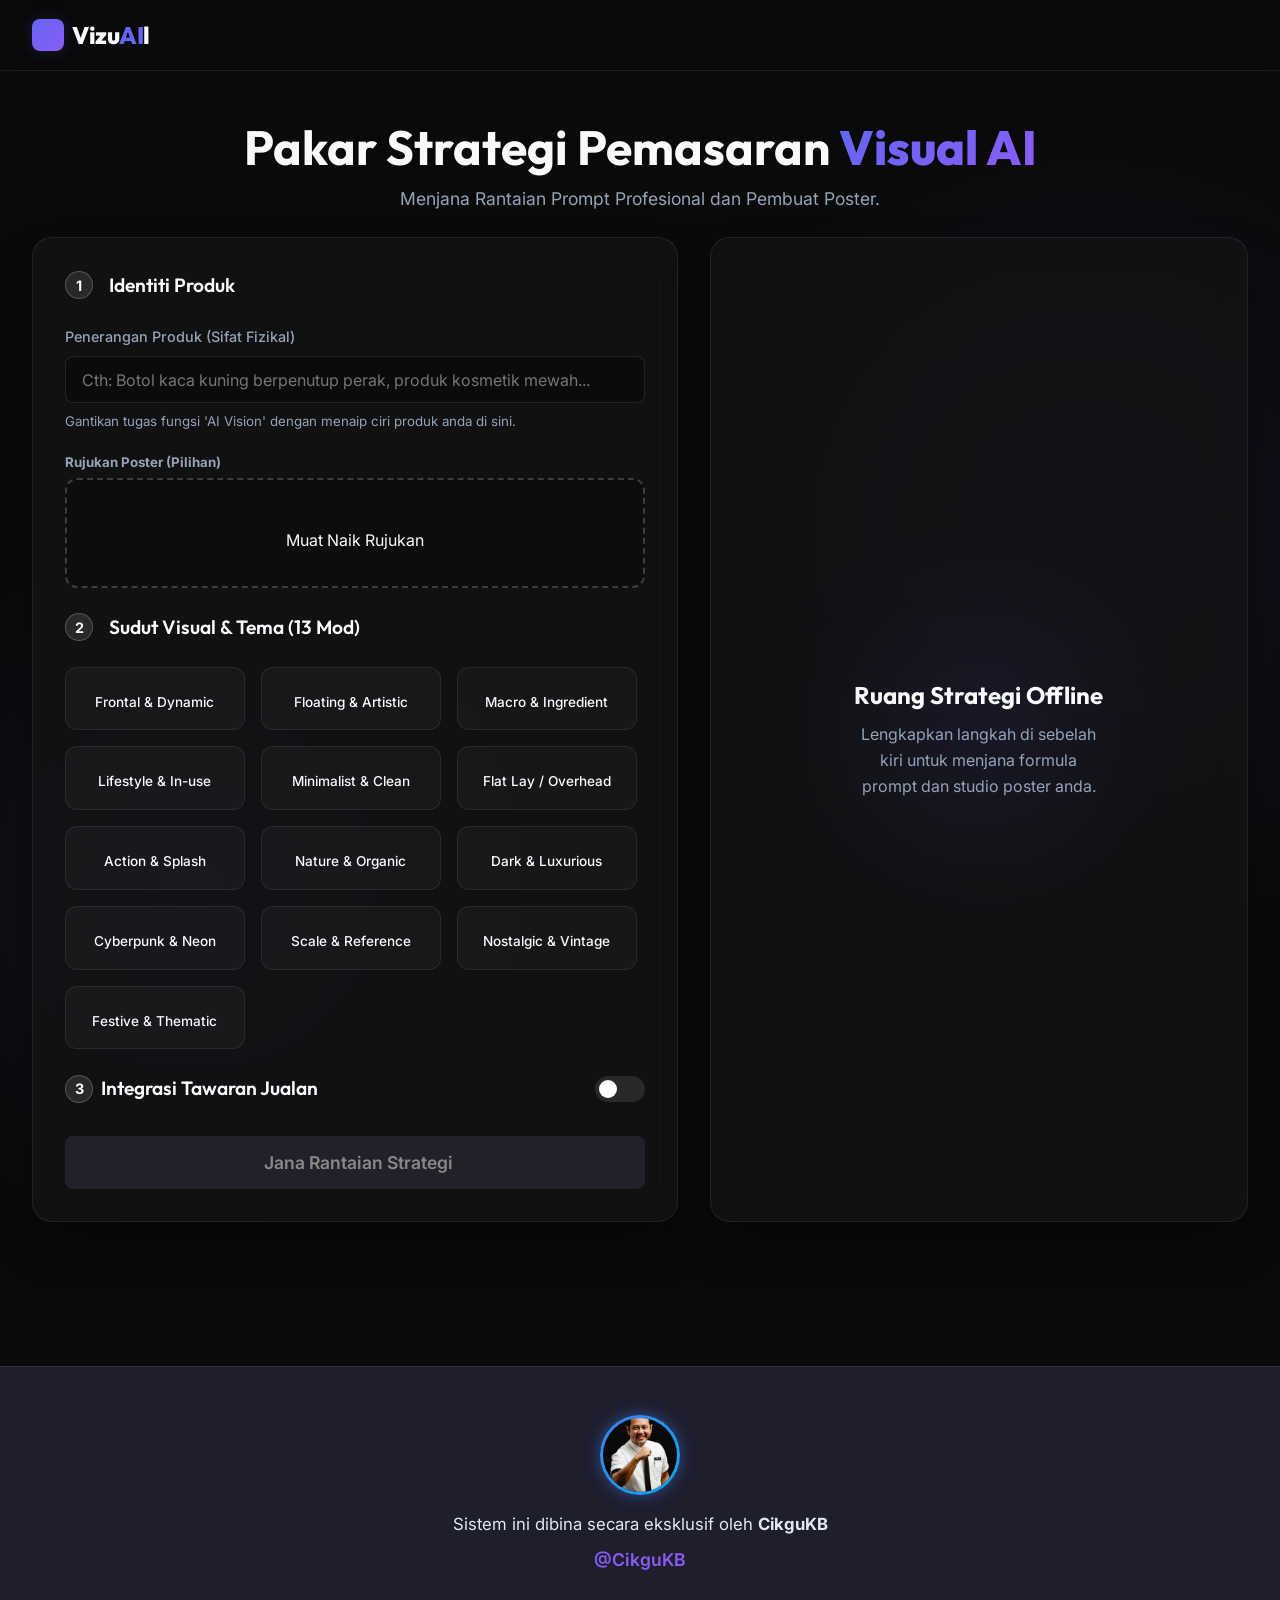
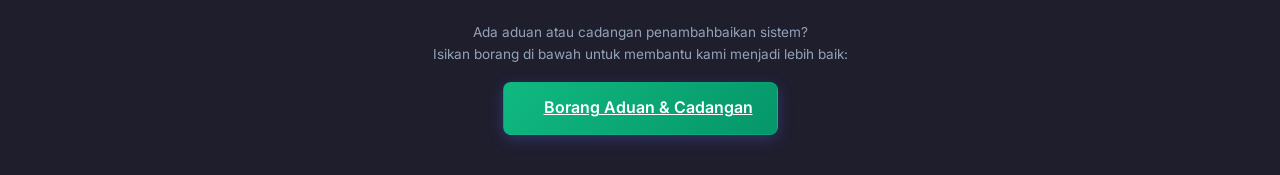
==== commit f4aab611: "Remove redundant feedback link in footer" ====
--- a/index.html
+++ b/index.html
@@ -213,11 +213,6 @@
                 <i class="ri-feedback-line" style="margin-right: 8px;"></i> Borang Aduan & Cadangan
             </a>
         </div>
-        <div class="footer-bottom">
-            <a href="mailto:support@cikgukb.my" class="feedback-link">
-                <i class="ri-mail-send-line"></i> Aduan & Maklum Balas
-            </a>
-        </div>
     </footer>
 
     <script src="app-no-api.js"></script>
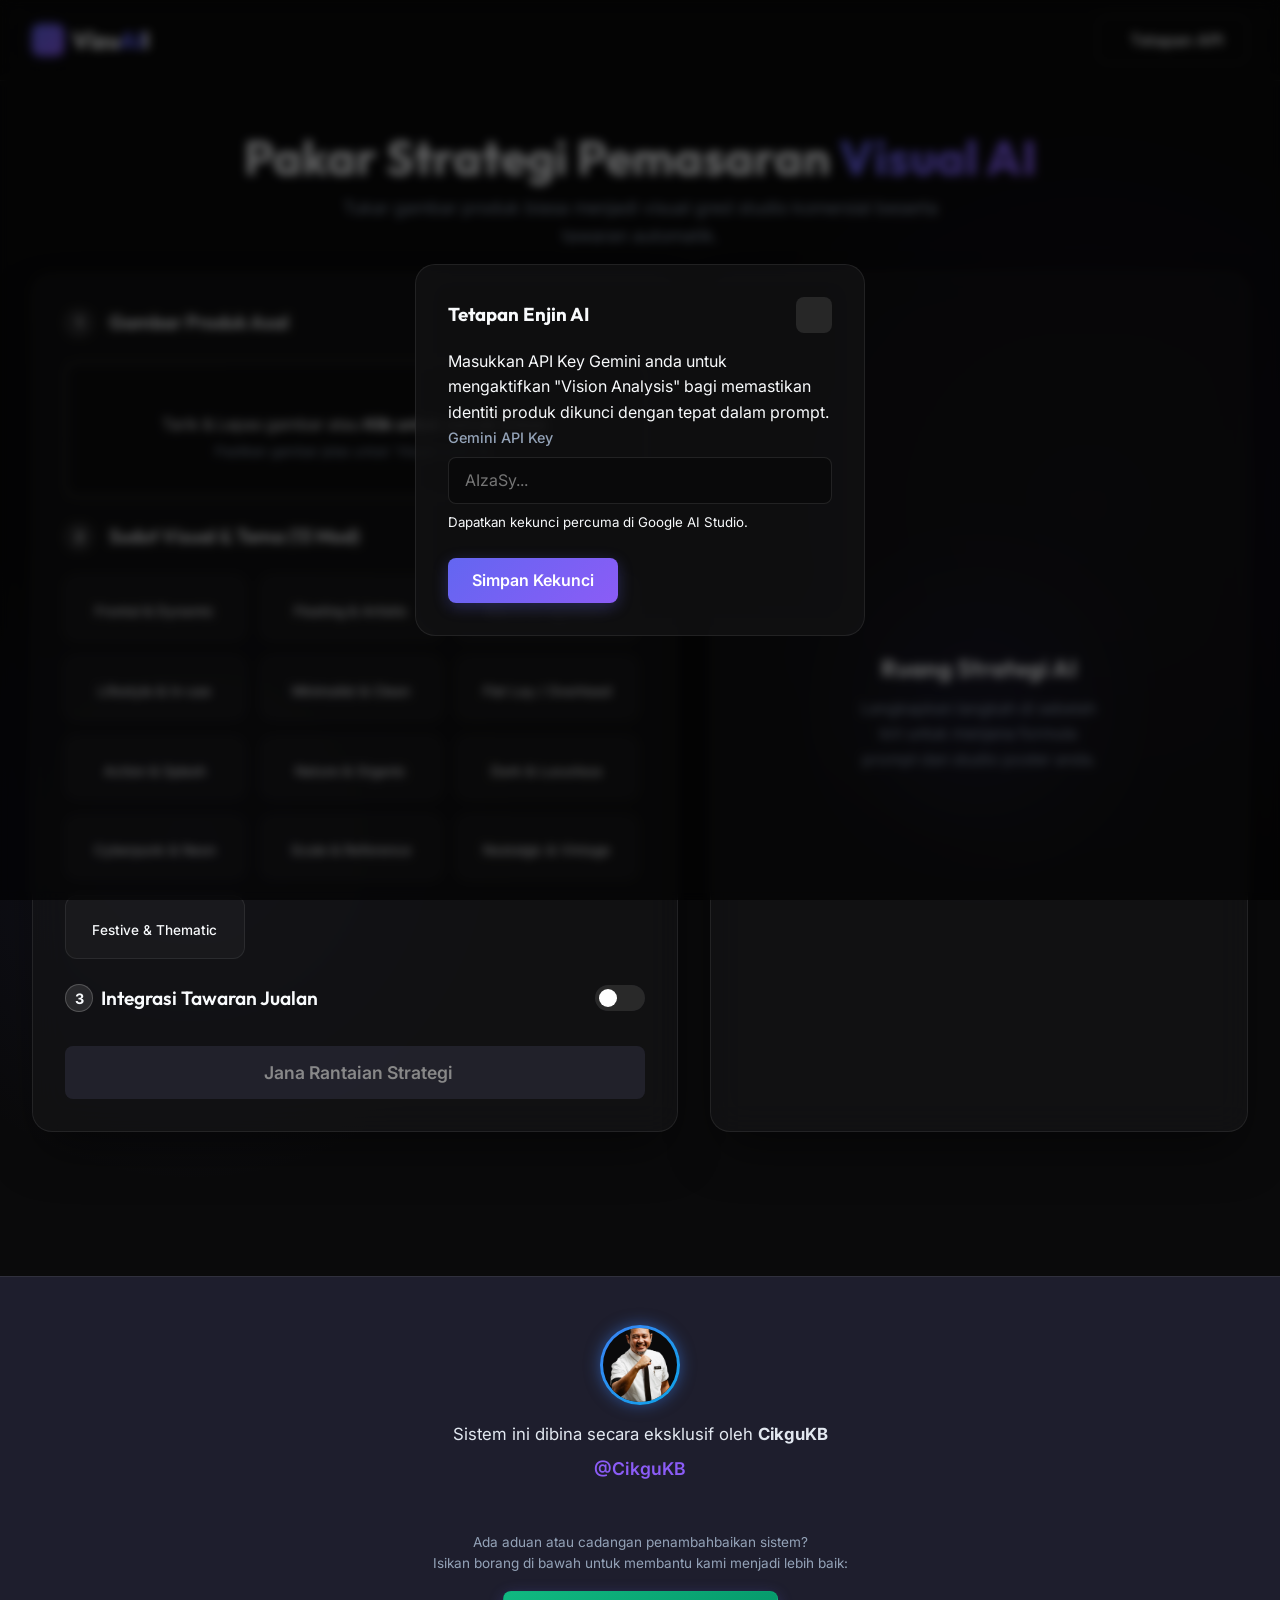
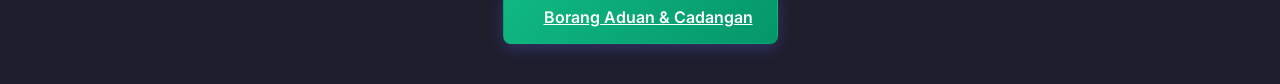
==== commit f48b3de0: "Remove redundant feedback link in footer on main" ====
--- a/index.html
+++ b/index.html
@@ -3,7 +3,7 @@
 <head>
     <meta charset="UTF-8">
     <meta name="viewport" content="width=device-width, initial-scale=1.0">
-    <title>AI Visual Strategy | Versi Tanpa API</title>
+    <title>AI Visual Strategy | Studio-Grade Simulator</title>
     
     <!-- Premium Typography -->
     <link rel="preconnect" href="https://fonts.googleapis.com">
@@ -17,44 +17,59 @@
 </head>
 <body>
     
+    <!-- Settings Modal -->
+    <div id="settings-modal" class="modal hidden">
+        <div class="modal-content glass">
+            <div class="modal-header">
+                <h3>Tetapan Enjin AI</h3>
+                <button id="close-settings" class="icon-btn"><i class="ri-close-line"></i></button>
+            </div>
+            <div class="modal-body">
+                <p class="description">Masukkan API Key Gemini anda untuk mengaktifkan "Vision Analysis" bagi memastikan identiti produk dikunci dengan tepat dalam prompt.</p>
+                <div class="input-group">
+                    <label for="gemini-key">Gemini API Key</label>
+                    <input type="password" id="gemini-key" placeholder="AIzaSy...">
+                    <small>Dapatkan kekunci percuma di Google AI Studio.</small>
+                </div>
+                <button id="save-settings" class="btn primary-btn mt-4">Simpan Kekunci</button>
+            </div>
+        </div>
+    </div>
+
     <header class="navbar frosted">
         <div class="logo">
             <div class="cube"><i class="ri-box-3-fill"></i></div>
             <span>Vizu<span class="highlight">AI</span>l</span>
         </div>
+        <div class="nav-actions">
+            <button id="open-settings" class="btn outline-btn"><i class="ri-settings-4-line"></i> Tetapan API</button>
+        </div>
     </header>
 
     <main class="container">
         <!-- Hero Section -->
         <section class="hero text-center pt-5 pb-4">
             <h1 class="main-title mb-2">Pakar Strategi Pemasaran <span class="highlight-text">Visual AI</span></h1>
-            <p class="subtitle mb-4">Menjana Rantaian Prompt Profesional dan Pembuat Poster.</p>
+            <p class="subtitle mb-4">Tukar gambar produk biasa menjadi visual gred studio komersial beserta tawaran automatik.</p>
         </section>
 
         <div class="grid-layout">
             <!-- Left Panel: Inputs -->
             <div class="panel glass left-panel">
                 
-                <!-- STEP 1: Product Input (Manual) -->
+                <!-- STEP 1: Upload Product -->
                 <div class="step-card">
                     <div class="step-header">
                         <span class="step-num">1</span>
-                        <h2>Identiti Produk</h2>
-                    </div>
-                    
-                    <div class="input-group mb-3">
-                        <label for="product-desc">Penerangan Produk (Sifat Fizikal)</label>
-                        <input type="text" id="product-desc" placeholder="Cth: Botol kaca kuning berpenutup perak, produk kosmetik mewah...">
-                        <small class="text-muted">Gantikan tugas fungsi 'AI Vision' dengan menaip ciri produk anda di sini.</small>
-                    </div>
-
-                    <p><strong><small class="text-muted">Rujukan Poster (Pilihan)</small></strong></p>
-                    <div class="upload-area mt-1" id="upload-area">
+                        <h2>Gambar Produk Asal</h2>
+                    </div>
+                    <div class="upload-area" id="upload-area">
                         <input type="file" id="product-input" accept="image/*" class="hidden-input">
                         
                         <div class="upload-content" id="upload-prompt">
                             <i class="ri-upload-cloud-2-line large-icon"></i>
-                            <p>Muat Naik Rujukan</p>
+                            <p>Tarik & Lepas gambar atau <strong>Klik untuk semak imbas</strong></p>
+                            <small class="text-muted">Pastikan gambar jelas untuk 'Visual Lock' AI.</small>
                         </div>
                         
                         <div class="image-preview" id="preview-container" style="display: none;">
@@ -123,13 +138,18 @@
                 <div class="result-placeholder" id="empty-state">
                     <div class="glow-orb"></div>
                     <i class="ri-sparkling-fill huge-icon"></i>
-                    <h3>Ruang Strategi Offline</h3>
+                    <h3>Ruang Strategi AI</h3>
                     <p>Lengkapkan langkah di sebelah kiri untuk menjana formula prompt dan studio poster anda.</p>
                 </div>
 
                 <!-- Results State -->
                 <div id="result-state" class="hidden">
                     
+                    <div class="status-card analyzer-status mb-4 hidden" id="ai-loading">
+                        <div class="spinner"></div>
+                        <span>Menganalisis profil produk dengan Gemini Vision...</span>
+                    </div>
+
                     <div class="result-card" id="prompt-result">
                         <div class="card-header flex-between">
                             <h3 style="font-family: 'Outfit', sans-serif;"><i class="ri-terminal-window-fill highlight-text"></i> Prompt Pemasaran Pintar (5T)</h3>
@@ -137,7 +157,7 @@
                         </div>
                         <div class="card-body">
                             <textarea id="output-prompt" class="code-textarea" rows="18" readonly></textarea>
-                            <p class="helper-text mt-2"><i class="ri-information-line"></i> Salin dan tampal di Midjourney, DALL-E 3 atau Adobe Firefly. Ruangan ciri telah dimasukkan berdasarkan input rekaan mekanikal anda.</p>
+                            <p class="helper-text mt-2"><i class="ri-information-line"></i> Salin dan tampal di Midjourney, DALL-E 3 atau Adobe Firefly. Sistem telah mengunci rupa produk asal anda.</p>
                         </div>
                     </div>
 
@@ -215,6 +235,6 @@
         </div>
     </footer>
 
-    <script src="app-no-api.js"></script>
+    <script src="app.js"></script>
 </body>
 </html>
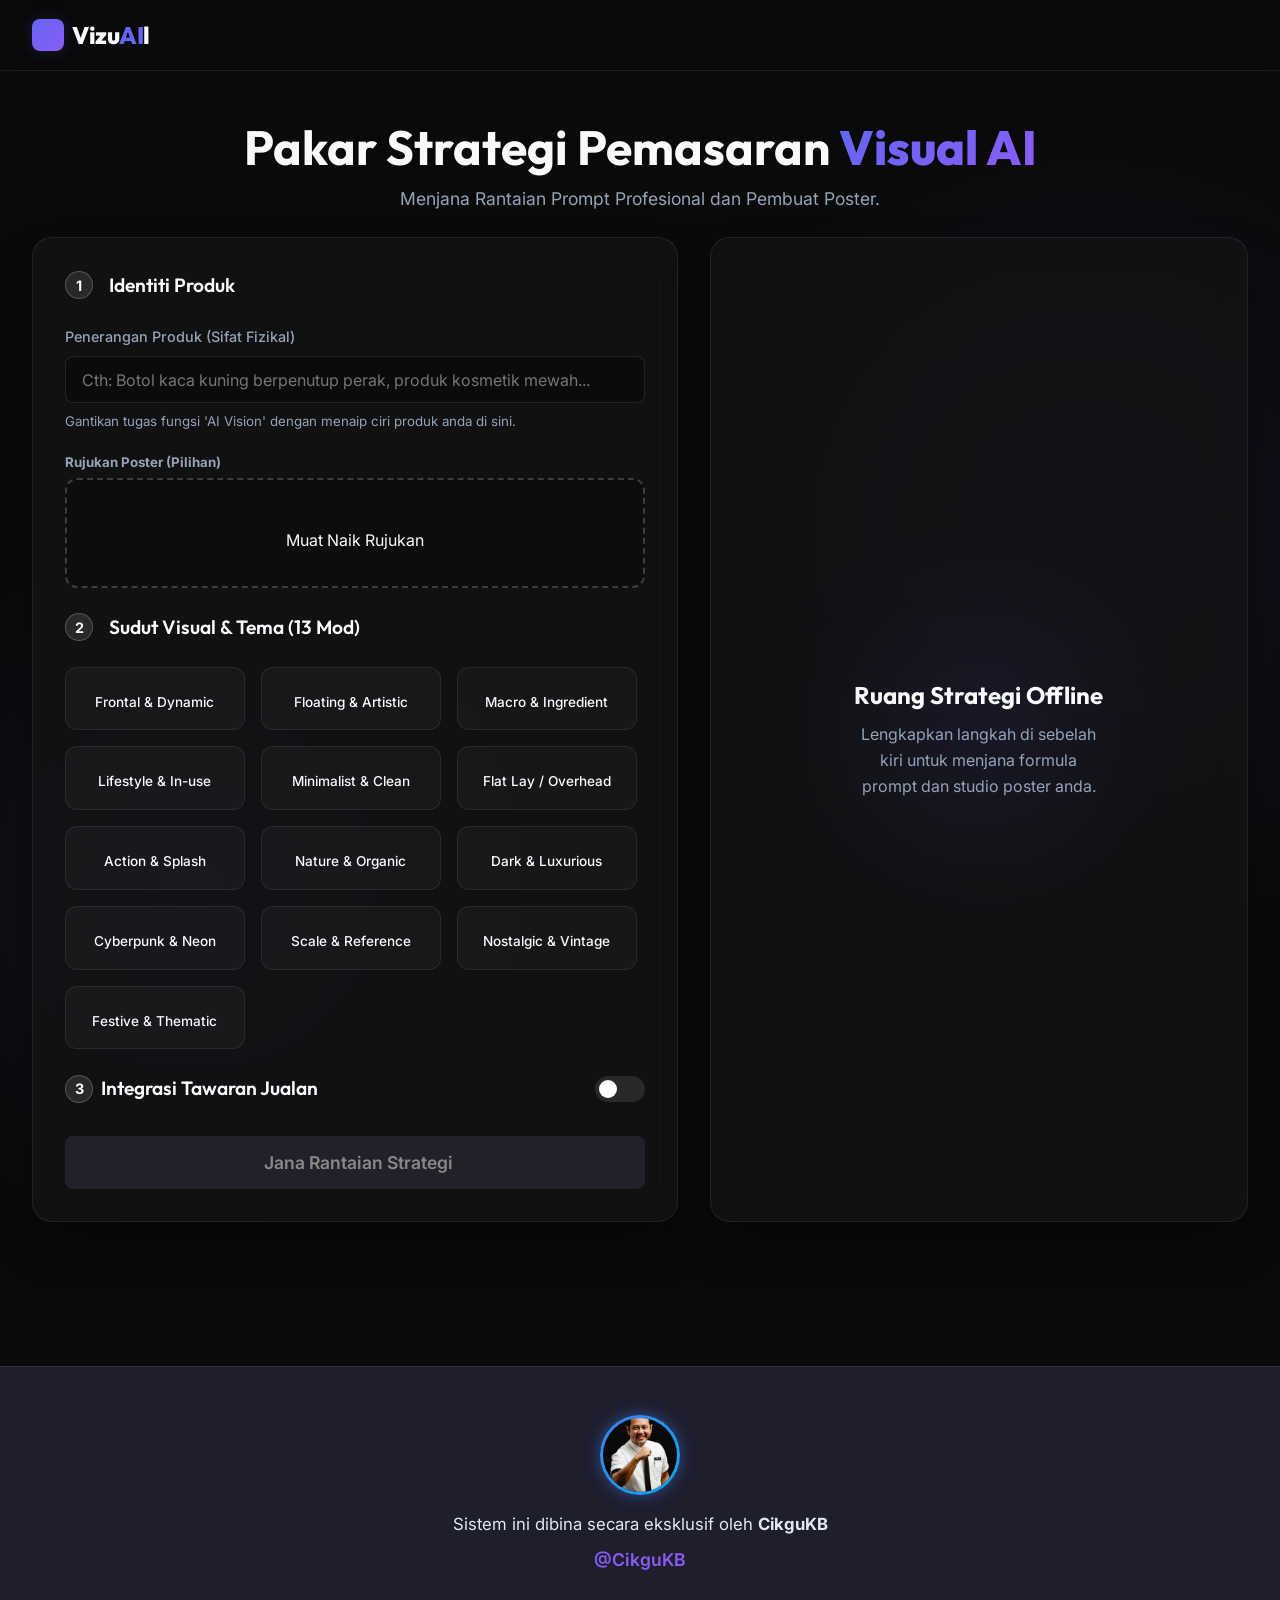
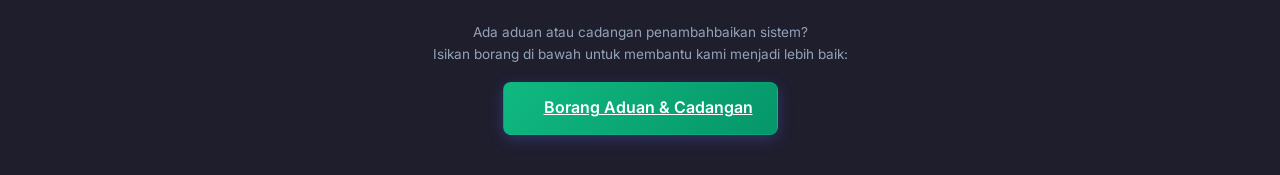
==== commit f9581e93: "fix: update index.html to noapi version with working feedback modal" ====
--- a/index.html
+++ b/index.html
@@ -3,7 +3,7 @@
 <head>
     <meta charset="UTF-8">
     <meta name="viewport" content="width=device-width, initial-scale=1.0">
-    <title>AI Visual Strategy | Studio-Grade Simulator</title>
+    <title>AI Visual Strategy | Versi Tanpa API</title>
     
     <!-- Premium Typography -->
     <link rel="preconnect" href="https://fonts.googleapis.com">
@@ -17,59 +17,44 @@
 </head>
 <body>
     
-    <!-- Settings Modal -->
-    <div id="settings-modal" class="modal hidden">
-        <div class="modal-content glass">
-            <div class="modal-header">
-                <h3>Tetapan Enjin AI</h3>
-                <button id="close-settings" class="icon-btn"><i class="ri-close-line"></i></button>
-            </div>
-            <div class="modal-body">
-                <p class="description">Masukkan API Key Gemini anda untuk mengaktifkan "Vision Analysis" bagi memastikan identiti produk dikunci dengan tepat dalam prompt.</p>
-                <div class="input-group">
-                    <label for="gemini-key">Gemini API Key</label>
-                    <input type="password" id="gemini-key" placeholder="AIzaSy...">
-                    <small>Dapatkan kekunci percuma di Google AI Studio.</small>
-                </div>
-                <button id="save-settings" class="btn primary-btn mt-4">Simpan Kekunci</button>
-            </div>
-        </div>
-    </div>
-
     <header class="navbar frosted">
         <div class="logo">
             <div class="cube"><i class="ri-box-3-fill"></i></div>
             <span>Vizu<span class="highlight">AI</span>l</span>
         </div>
-        <div class="nav-actions">
-            <button id="open-settings" class="btn outline-btn"><i class="ri-settings-4-line"></i> Tetapan API</button>
-        </div>
     </header>
 
     <main class="container">
         <!-- Hero Section -->
         <section class="hero text-center pt-5 pb-4">
             <h1 class="main-title mb-2">Pakar Strategi Pemasaran <span class="highlight-text">Visual AI</span></h1>
-            <p class="subtitle mb-4">Tukar gambar produk biasa menjadi visual gred studio komersial beserta tawaran automatik.</p>
+            <p class="subtitle mb-4">Menjana Rantaian Prompt Profesional dan Pembuat Poster.</p>
         </section>
 
         <div class="grid-layout">
             <!-- Left Panel: Inputs -->
             <div class="panel glass left-panel">
                 
-                <!-- STEP 1: Upload Product -->
+                <!-- STEP 1: Product Input (Manual) -->
                 <div class="step-card">
                     <div class="step-header">
                         <span class="step-num">1</span>
-                        <h2>Gambar Produk Asal</h2>
-                    </div>
-                    <div class="upload-area" id="upload-area">
+                        <h2>Identiti Produk</h2>
+                    </div>
+                    
+                    <div class="input-group mb-3">
+                        <label for="product-desc">Penerangan Produk (Sifat Fizikal)</label>
+                        <input type="text" id="product-desc" placeholder="Cth: Botol kaca kuning berpenutup perak, produk kosmetik mewah...">
+                        <small class="text-muted">Gantikan tugas fungsi 'AI Vision' dengan menaip ciri produk anda di sini.</small>
+                    </div>
+
+                    <p><strong><small class="text-muted">Rujukan Poster (Pilihan)</small></strong></p>
+                    <div class="upload-area mt-1" id="upload-area">
                         <input type="file" id="product-input" accept="image/*" class="hidden-input">
                         
                         <div class="upload-content" id="upload-prompt">
                             <i class="ri-upload-cloud-2-line large-icon"></i>
-                            <p>Tarik & Lepas gambar atau <strong>Klik untuk semak imbas</strong></p>
-                            <small class="text-muted">Pastikan gambar jelas untuk 'Visual Lock' AI.</small>
+                            <p>Muat Naik Rujukan</p>
                         </div>
                         
                         <div class="image-preview" id="preview-container" style="display: none;">
@@ -83,9 +68,8 @@
                 <div class="step-card mt-4">
                     <div class="step-header">
                         <span class="step-num">2</span>
-                        <h2>Sudut Visual & Tema (13 Mod)</h2>
-                    </div>
-                    <!-- Cards injected by JS -->
+                        <h2>Sudut Visual &amp; Tema (13 Mod)</h2>
+                    </div>
                     <div class="grid-cards" id="angles-grid"></div>
                 </div>
 
@@ -108,8 +92,8 @@
                         <div class="input-group mb-3">
                             <label for="offer-category">Kategori Promosi</label>
                             <select id="offer-category" class="custom-select">
-                                <option value="urgency">Urgency & Scarcity (Terhad)</option>
-                                <option value="volume">Volume & Bundling (Beli Banyak)</option>
+                                <option value="urgency">Urgency &amp; Scarcity (Terhad)</option>
+                                <option value="volume">Volume &amp; Bundling (Beli Banyak)</option>
                                 <option value="value">Value Addition (Nilai Tambah)</option>
                                 <option value="friction">Friction Reduction (Bantu Pembelian)</option>
                             </select>
@@ -118,7 +102,6 @@
                         <div class="input-group" id="offer-list-container">
                             <label for="offer-type">Jenis Tawaran</label>
                             <select id="offer-type" class="custom-select">
-                                <!-- Populated by JS -->
                             </select>
                         </div>
                     </div>
@@ -138,18 +121,13 @@
                 <div class="result-placeholder" id="empty-state">
                     <div class="glow-orb"></div>
                     <i class="ri-sparkling-fill huge-icon"></i>
-                    <h3>Ruang Strategi AI</h3>
+                    <h3>Ruang Strategi Offline</h3>
                     <p>Lengkapkan langkah di sebelah kiri untuk menjana formula prompt dan studio poster anda.</p>
                 </div>
 
                 <!-- Results State -->
                 <div id="result-state" class="hidden">
                     
-                    <div class="status-card analyzer-status mb-4 hidden" id="ai-loading">
-                        <div class="spinner"></div>
-                        <span>Menganalisis profil produk dengan Gemini Vision...</span>
-                    </div>
-
                     <div class="result-card" id="prompt-result">
                         <div class="card-header flex-between">
                             <h3 style="font-family: 'Outfit', sans-serif;"><i class="ri-terminal-window-fill highlight-text"></i> Prompt Pemasaran Pintar (5T)</h3>
@@ -157,11 +135,11 @@
                         </div>
                         <div class="card-body">
                             <textarea id="output-prompt" class="code-textarea" rows="18" readonly></textarea>
-                            <p class="helper-text mt-2"><i class="ri-information-line"></i> Salin dan tampal di Midjourney, DALL-E 3 atau Adobe Firefly. Sistem telah mengunci rupa produk asal anda.</p>
-                        </div>
-                    </div>
-
-                    <!-- Poster Composer (Appears only if Offer is ON) -->
+                            <p class="helper-text mt-2"><i class="ri-information-line"></i> Salin dan tampal di Midjourney, DALL-E 3 atau Adobe Firefly.</p>
+                        </div>
+                    </div>
+
+                    <!-- Poster Composer -->
                     <div class="result-card mt-4 hidden" id="poster-composer">
                         <div class="card-header">
                             <h3 style="font-family: 'Outfit', sans-serif;"><i class="ri-brush-3-fill highlight-text"></i> Editor Poster Overlay</h3>
@@ -172,8 +150,6 @@
                                 <input type="file" id="ai-image-input" accept="image/*" class="hidden-input">
                                 <span><i class="ri-image-add-line"></i> Masukkan Gambar AI Siap (.png / .jpg)</span>
                             </div>
-                            
-                            <!-- Drawing Canvas -->
                             <div class="canvas-container mt-3 hidden" id="canvas-wrapper">
                                 <canvas id="poster-canvas"></canvas>
                                 <button id="download-btn" class="btn success-btn full-width mt-3"><i class="ri-download-cloud-2-line"></i> Muat Turun Poster Jualan</button>
@@ -183,27 +159,22 @@
 
                     <!-- Tips Section -->
                     <div class="tips-container mt-4">
-                        <!-- Tip 1: Upscale -->
                         <div class="tip-card">
                             <div class="tip-header">
                                 <i class="ri-lightbulb-flash-fill"></i> Tips: Tingkatkan Resolusi Gambar
                             </div>
                             <div class="tip-body">
-                                Jika ingin memastikan gambar anda senang dicam oleh AI, ini adalah laman web yang mana anda boleh
-                                increasekan resolusi gambar asal anda. Kemudian, barulah anda letakkan ke dalam mana-mana LLM untuk
-                                dijanakan bersama dengan prompt yang sudah dijana supaya menjadikan hasil anda itu lebih sharp lagi.
+                                Jika ingin memastikan gambar anda senang dicam oleh AI, increasekan resolusi gambar asal anda dahulu.
                                 <br><br>
                                 <a href="https://www.iloveimg.com/upscale-image" target="_blank" class="tip-link">https://www.iloveimg.com/upscale-image</a>
                             </div>
                         </div>
-
-                        <!-- Tip 2: Watermark Remover -->
                         <div class="tip-card">
                             <div class="tip-header">
                                 <i class="ri-lightbulb-flash-fill"></i> Tips: Gemini Watermark Remover
                             </div>
                             <div class="tip-body">
-                                Jika anda ingin membuang watermark, berikut adalah alat-alat yang boleh anda gunakan di bawah:
+                                Alat untuk membuang watermark:
                                 <ol>
                                     <li><a href="https://gemwatermarkremover.com" target="_blank" class="tip-link">gemwatermarkremover.com</a></li>
                                     <li><a href="https://sora2dl.com/gemini-removal" target="_blank" class="tip-link">sora2dl.com/gemini-removal</a></li>
@@ -229,12 +200,51 @@
             <p class="footer-subtext mt-4">Ada aduan atau cadangan penambahbaikan sistem?</p>
             <p class="footer-subtext">Isikan borang di bawah untuk membantu kami menjadi lebih baik:</p>
             
-            <a href="#" target="_blank" class="btn primary-btn mt-3" style="display: inline-flex; max-width: 300px; margin: 16px auto; align-items: center; justify-content: center; background: linear-gradient(135deg, #10b981, #059669); color: #fff; border: 1px solid rgba(16, 185, 129, 0.3);">
-                <i class="ri-feedback-line" style="margin-right: 8px;"></i> Borang Aduan & Cadangan
+            <a href="#" id="open-feedback-btn" class="btn primary-btn mt-3" style="display: inline-flex; max-width: 300px; margin: 16px auto; align-items: center; justify-content: center; background: linear-gradient(135deg, #10b981, #059669); color: #fff; border: 1px solid rgba(16, 185, 129, 0.3);">
+                <i class="ri-feedback-line" style="margin-right: 8px;"></i> Borang Aduan &amp; Cadangan
             </a>
         </div>
     </footer>
 
-    <script src="app.js"></script>
+    <!-- Feedback Modal -->
+    <div id="feedback-modal" class="modal-overlay hidden">
+        <div class="modal-content glass">
+            <button id="close-feedback-btn" class="icon-btn close-modal-btn"><i class="ri-close-line"></i></button>
+            <div class="modal-header text-center">
+                <i class="ri-mail-send-fill" style="font-size: 2.5rem; color: var(--accent-1); margin-bottom: 15px; display: inline-block;"></i>
+                <h3 style="font-family: 'Outfit', sans-serif;">Aduan &amp; Maklum Balas</h3>
+                <p class="section-desc mt-1">Bantu kami tingkatkan kualiti sistem ini.</p>
+            </div>
+            <div class="modal-body mt-4">
+                <form id="feedback-form">
+                    <div class="input-group mb-3">
+                        <label for="feedback-name">Nama <span class="text-muted">(Pilihan)</span></label>
+                        <input type="text" id="feedback-name" placeholder="Cth: Ahmad">
+                    </div>
+                    <div class="input-group mb-3">
+                        <label for="feedback-contact">Emel / No Tel <span class="text-muted">(Pilihan)</span></label>
+                        <input type="text" id="feedback-contact" placeholder="Cth: ahmad@gmail.com">
+                    </div>
+                    <div class="input-group mb-3">
+                        <label for="feedback-category">Kategori Utama</label>
+                        <select id="feedback-category" class="custom-select" required>
+                            <option value="Aduan Sistem (Bugs)">Aduan Sistem (Bugs)</option>
+                            <option value="Cadangan Penambahbaikan">Cadangan Penambahbaikan</option>
+                            <option value="Soalan Umum">Soalan Umum</option>
+                            <option value="Lain-lain">Lain-lain</option>
+                        </select>
+                    </div>
+                    <div class="input-group mb-4">
+                        <label for="feedback-message">Mesej Anda <span style="color:red">*</span></label>
+                        <textarea id="feedback-message" rows="4" placeholder="Taipkan aduan atau mesej anda secara terperinci..." required></textarea>
+                    </div>
+                    <button type="submit" id="submit-feedback-btn" class="btn primary-btn full-width"><i class="ri-send-plane-fill"></i> Hantar Maklum Balas</button>
+                </form>
+                <div id="feedback-status" class="mt-3 text-center hidden" style="font-size: 0.9rem; padding: 10px; border-radius: 8px;"></div>
+            </div>
+        </div>
+    </div>
+
+    <script src="app-no-api.js"></script>
 </body>
-</html>
+</html>
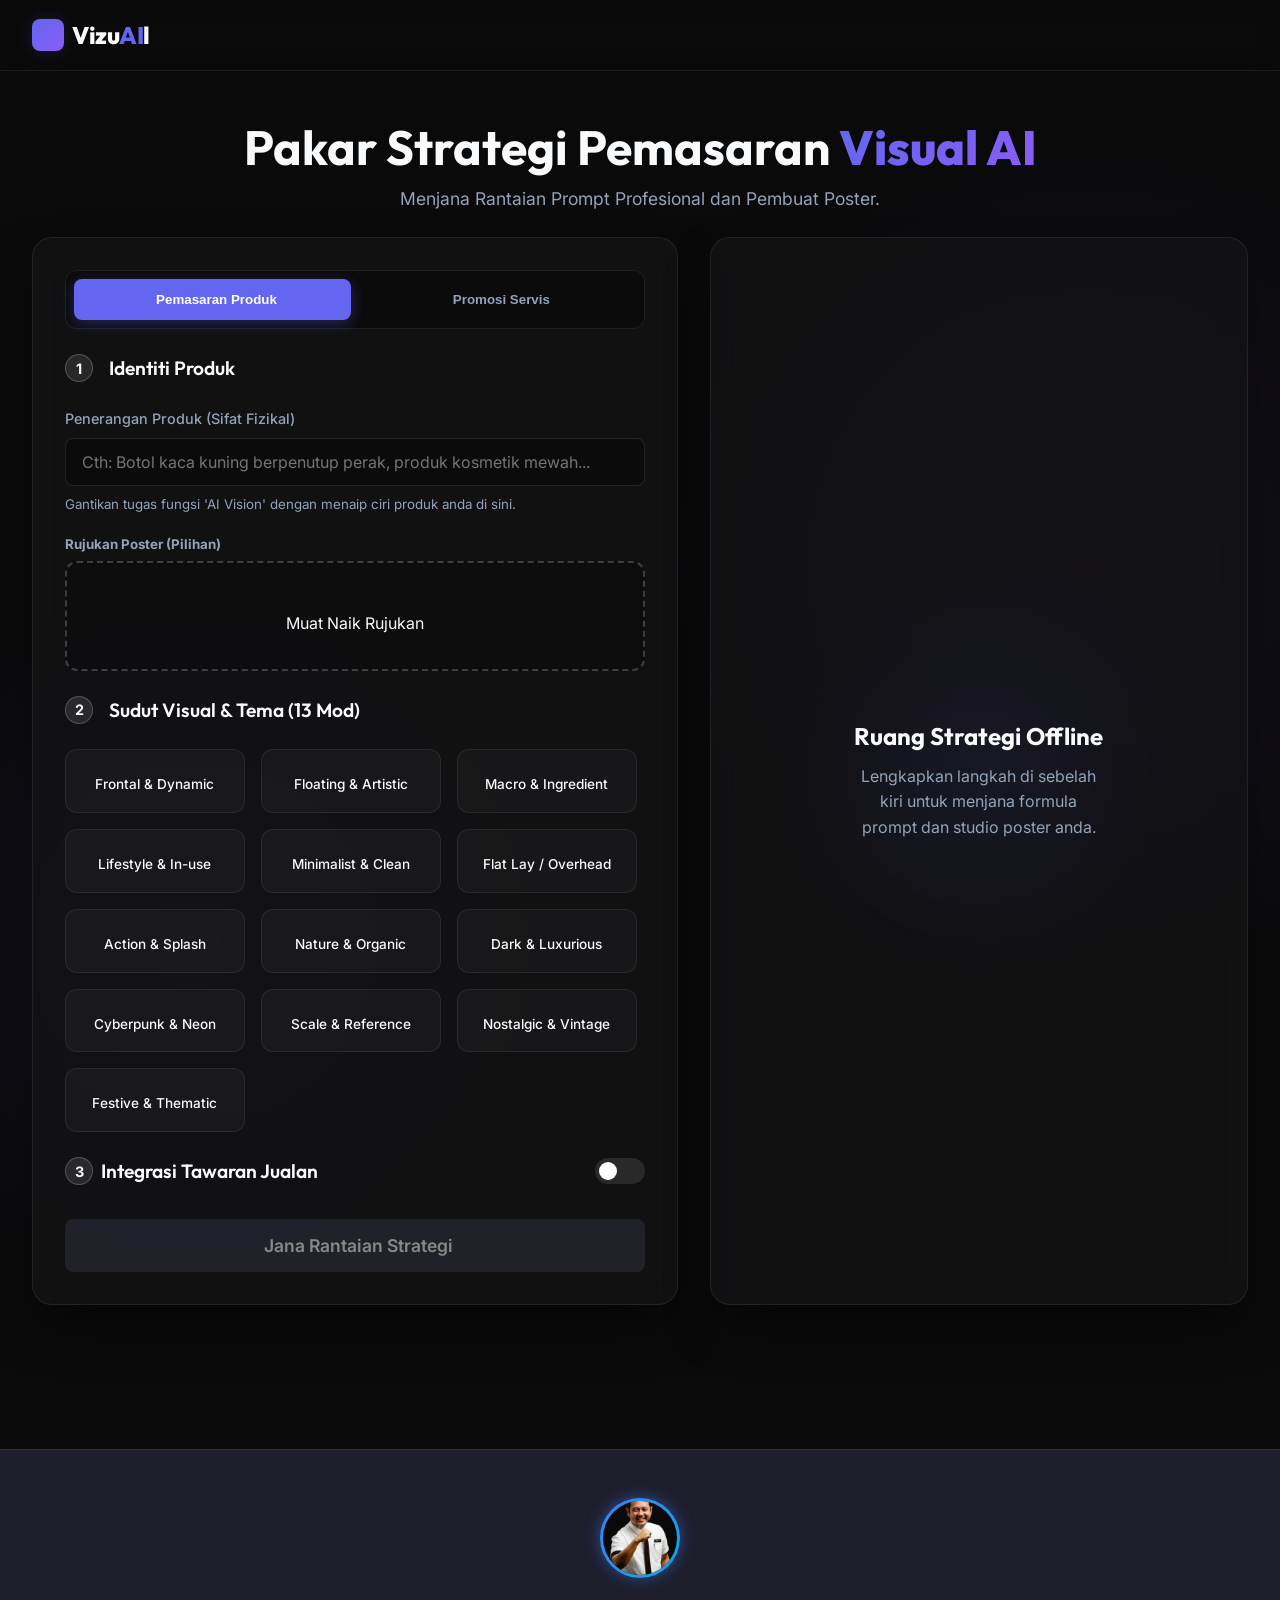
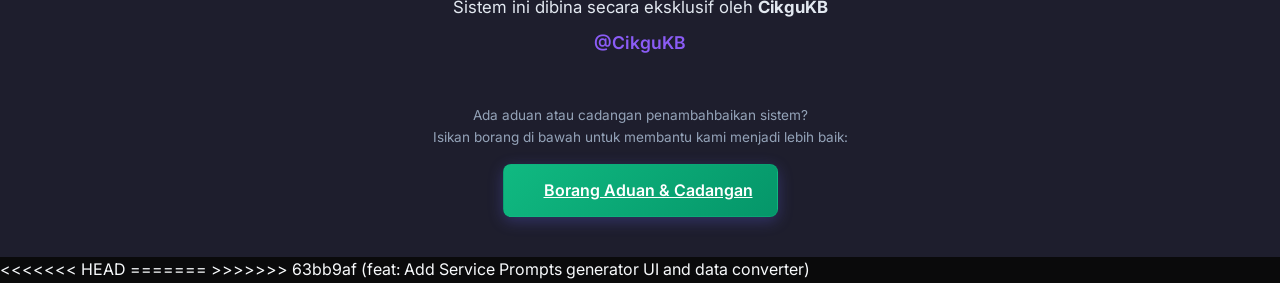
==== commit 69537cbd: "feat: Add Service Prompts generator UI and data converter" ====
--- a/index.html
+++ b/index.html
@@ -35,7 +35,14 @@
             <!-- Left Panel: Inputs -->
             <div class="panel glass left-panel">
                 
-                <!-- STEP 1: Product Input (Manual) -->
+                <!-- Mode Switcher -->
+                <div class="mode-switcher mb-4">
+                    <button id="mode-product" class="mode-btn active"><i class="ri-shopping-cart-2-fill"></i> Pemasaran Produk</button>
+                    <button id="mode-service" class="mode-btn"><i class="ri-briefcase-4-fill"></i> Promosi Servis</button>
+                </div>
+
+                <div id="product-mode-content">
+                <!-- STEP 1: Upload Product -->
                 <div class="step-card">
                     <div class="step-header">
                         <span class="step-num">1</span>
@@ -113,6 +120,56 @@
                         <i class="ri-magic-line"></i> Jana Rantaian Strategi
                     </button>
                 </div>
+                </div> <!-- END product-mode-content -->
+
+                <!-- SERVICE MODE CONTENT -->
+                <div id="service-mode-content" class="hidden">
+                    <!-- STEP 1: Saiz Perniagaan -->
+                    <div class="step-card">
+                        <div class="step-header">
+                            <span class="step-num">1</span>
+                            <h2>Saiz Perniagaan</h2>
+                        </div>
+                        <div class="pills-container" id="company-size-selector">
+                            <button class="pill-btn" data-value="Mikro">Mikro</button>
+                            <button class="pill-btn" data-value="Kecil">Kecil</button>
+                            <button class="pill-btn" data-value="Sederhana">Sederhana</button>
+                        </div>
+                    </div>
+
+                    <!-- STEP 2: Industri / Perniagaan -->
+                    <div class="step-card mt-4">
+                        <div class="step-header">
+                            <span class="step-num">2</span>
+                            <h2>Apakah Perniagaan Anda?</h2>
+                        </div>
+                        <div class="input-group">
+                            <select id="service-industry" class="custom-select" disabled>
+                                <option value="">Sila pilih Saiz Perniagaan dahulu</option>
+                            </select>
+                        </div>
+                    </div>
+
+                    <!-- STEP 3: Jenis Promosi -->
+                    <div class="step-card mt-4">
+                        <div class="step-header">
+                            <span class="step-num">3</span>
+                            <h2>Jenis Promosi</h2>
+                        </div>
+                        <div class="input-group">
+                            <select id="service-promotion" class="custom-select" disabled>
+                                <option value="">Sila pilih Perniagaan dahulu</option>
+                            </select>
+                        </div>
+                    </div>
+
+                    <!-- Generate Action for Service -->
+                    <div class="action-bar mt-5">
+                        <button id="generate-service-btn" class="btn primary-btn full-width mega-btn" disabled>
+                            <i class="ri-magic-line"></i> Jana Prompt Spesifik
+                        </button>
+                    </div>
+                </div> <!-- END service-mode-content -->
 
             </div>
 
@@ -245,6 +302,11 @@
         </div>
     </div>
 
+<<<<<<< HEAD
     <script src="app-no-api.js"></script>
+=======
+    <script src="service-data.js"></script>
+    <script src="app.js"></script>
+>>>>>>> 63bb9af (feat: Add Service Prompts generator UI and data converter)
 </body>
 </html>
--- a/style.css
+++ b/style.css
@@ -562,21 +562,44 @@
 }
 
 /* Modal */
-.modal {
+.modal-overlay {
     position: fixed;
     top: 0; left: 0; width: 100%; height: 100%;
-    background: rgba(0, 0, 0, 0.6);
-    backdrop-filter: blur(5px);
+    background: rgba(0, 0, 0, 0.7);
+    backdrop-filter: blur(8px);
+    -webkit-backdrop-filter: blur(8px);
     display: flex;
     align-items: center;
     justify-content: center;
-    z-index: 1000;
+    z-index: 2000;
+    opacity: 1;
+    transition: opacity 0.3s ease;
+}
+
+.modal-overlay.hidden {
+    opacity: 0;
+    pointer-events: none;
+    display: flex !important; /* Overlay stays block but transparent */
 }
 
 .modal-content {
     width: 90%;
-    max-width: 450px;
-    padding: 2rem;
+    max-width: 480px;
+    padding: 2.5rem 2rem;
+    position: relative;
+    transform: translateY(0);
+    transition: transform 0.3s cubic-bezier(0.175, 0.885, 0.32, 1.275);
+}
+
+.modal-overlay.hidden .modal-content {
+    transform: translateY(20px);
+}
+
+.close-modal-btn {
+    position: absolute;
+    top: 15px;
+    right: 15px;
+    z-index: 10;
 }
 
 .modal-header {
@@ -765,3 +788,70 @@
     color: #f8fafc;
 }
 
+/* Mode Switcher */
+.mode-switcher {
+    display: flex;
+    background: rgba(0, 0, 0, 0.3);
+    border-radius: 12px;
+    padding: 0.5rem;
+    border: 1px solid var(--border-glass);
+    gap: 0.5rem;
+}
+
+.mode-btn {
+    flex: 1;
+    background: transparent;
+    color: var(--text-sec);
+    border: none;
+    padding: 0.8rem 1rem;
+    border-radius: 8px;
+    font-weight: 600;
+    cursor: pointer;
+    transition: all 0.3s ease;
+    display: flex;
+    align-items: center;
+    justify-content: center;
+    gap: 0.5rem;
+}
+
+.mode-btn:hover {
+    color: var(--text-primary);
+    background: rgba(255, 255, 255, 0.05);
+}
+
+.mode-btn.active {
+    background: var(--accent-1);
+    color: white;
+    box-shadow: 0 4px 15px rgba(99, 102, 241, 0.3);
+}
+
+/* Pills Container */
+.pills-container {
+    display: flex;
+    gap: 0.8rem;
+    flex-wrap: wrap;
+}
+
+.pill-btn {
+    background: rgba(0, 0, 0, 0.3);
+    border: 1px solid var(--border-glass);
+    color: var(--text-primary);
+    padding: 0.6rem 1.2rem;
+    border-radius: 20px;
+    font-size: 0.95rem;
+    font-weight: 500;
+    cursor: pointer;
+    transition: all 0.2s;
+}
+
+.pill-btn:hover {
+    border-color: var(--accent-1);
+    background: rgba(99, 102, 241, 0.05);
+}
+
+.pill-btn.selected {
+    background: var(--accent-1);
+    color: white;
+    border-color: var(--accent-1);
+    box-shadow: 0 4px 15px rgba(99, 102, 241, 0.3);
+}
